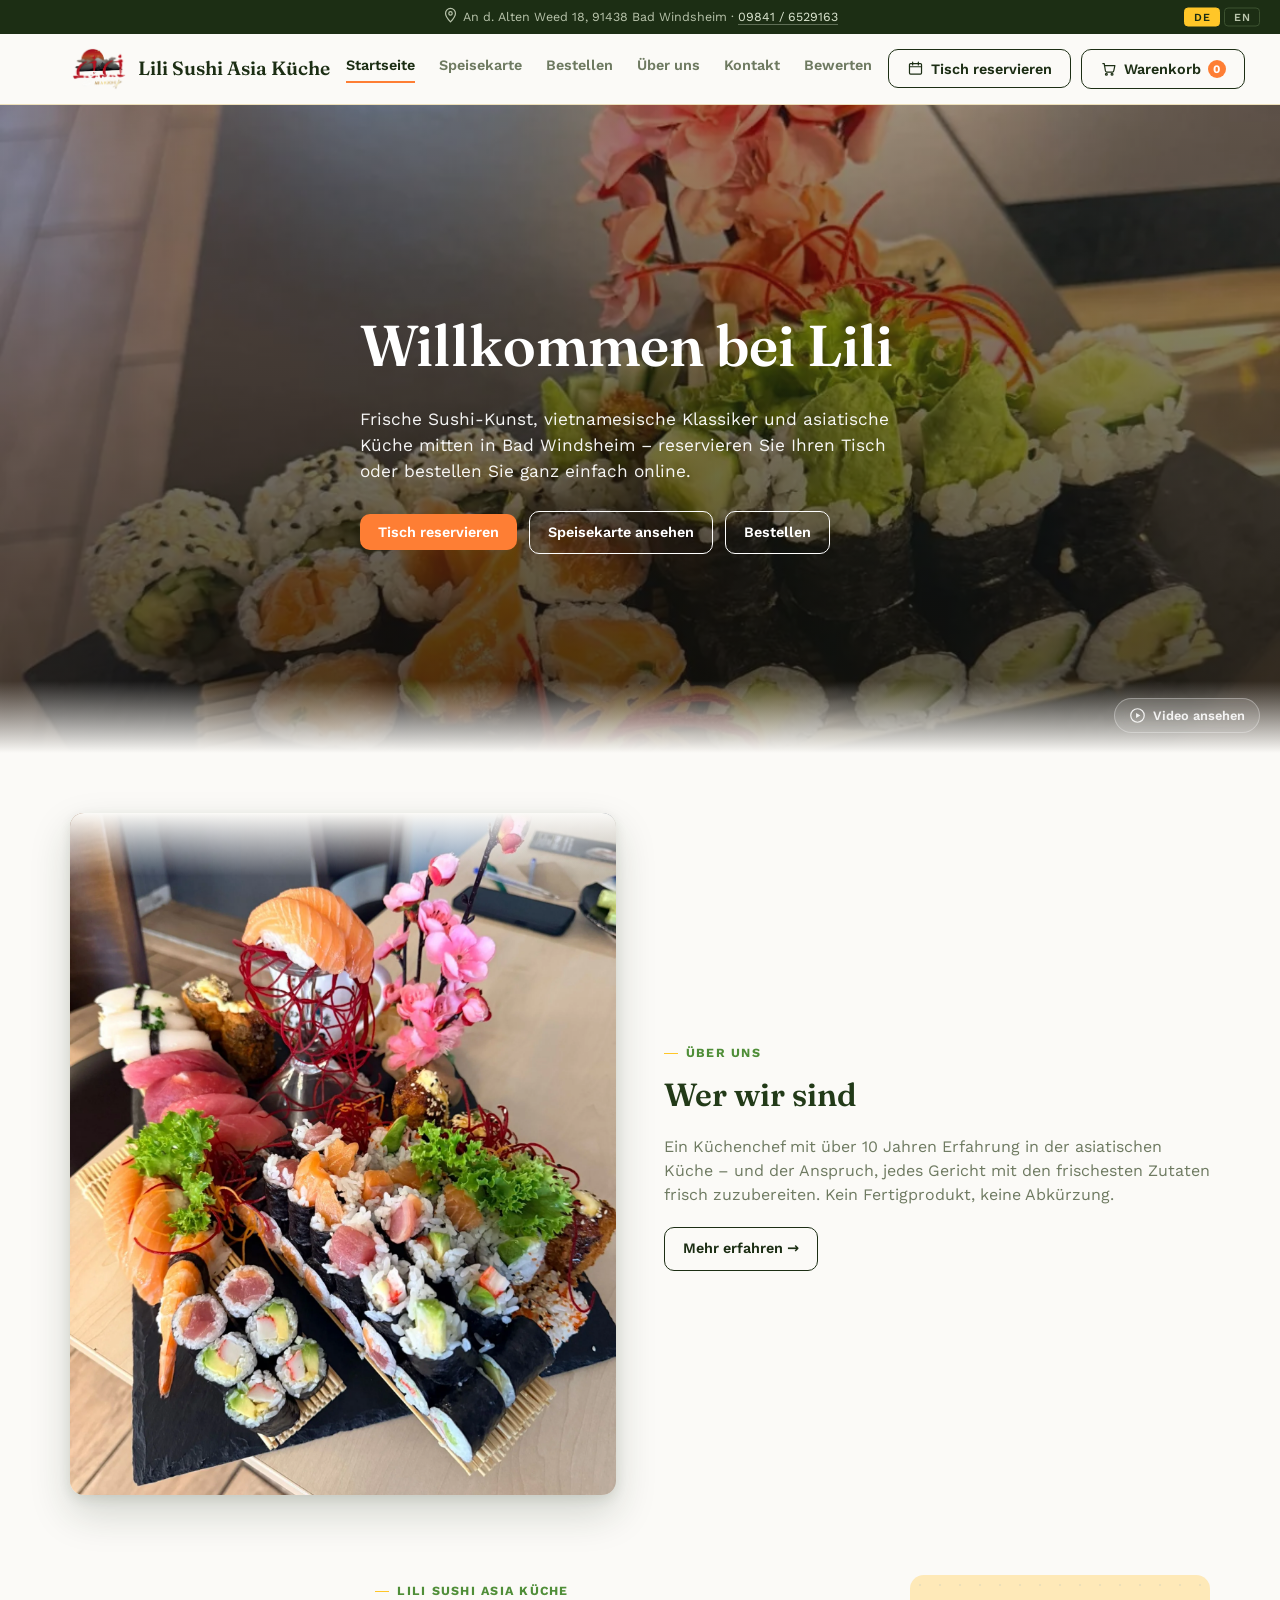
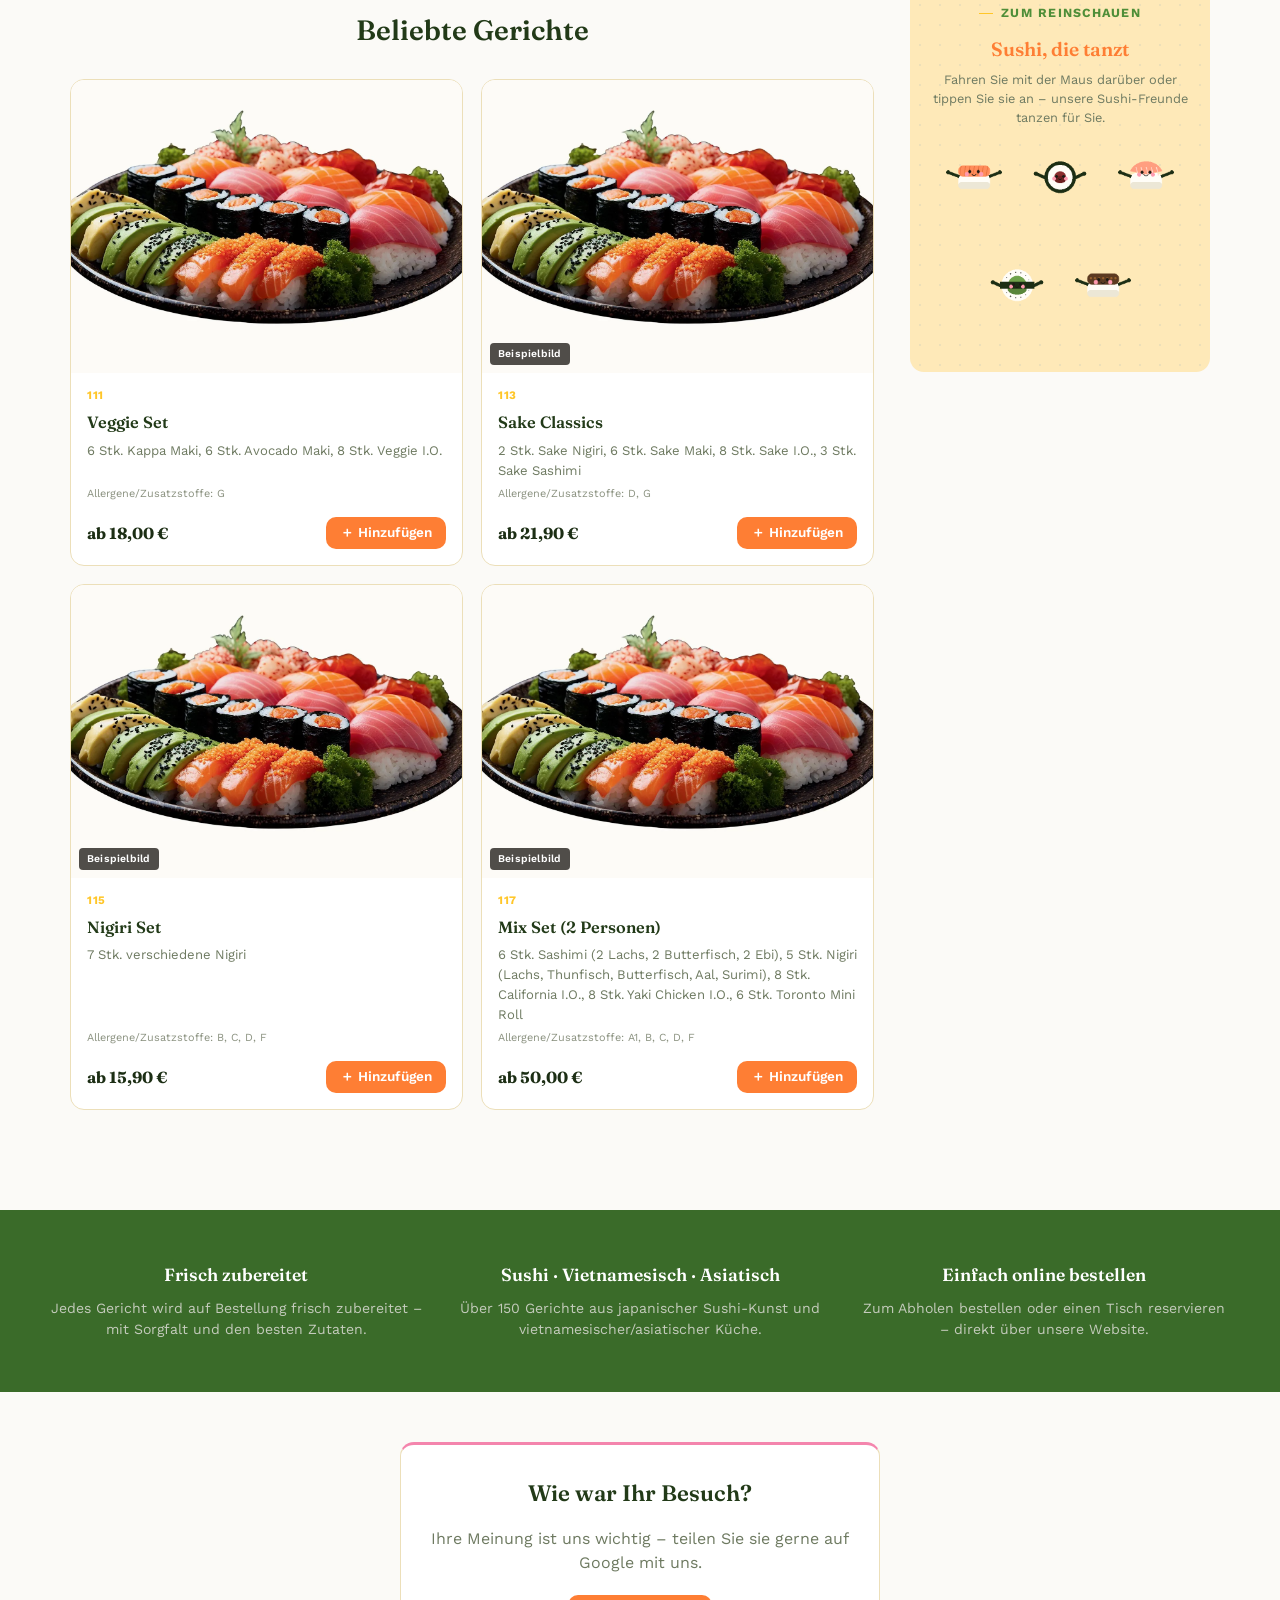
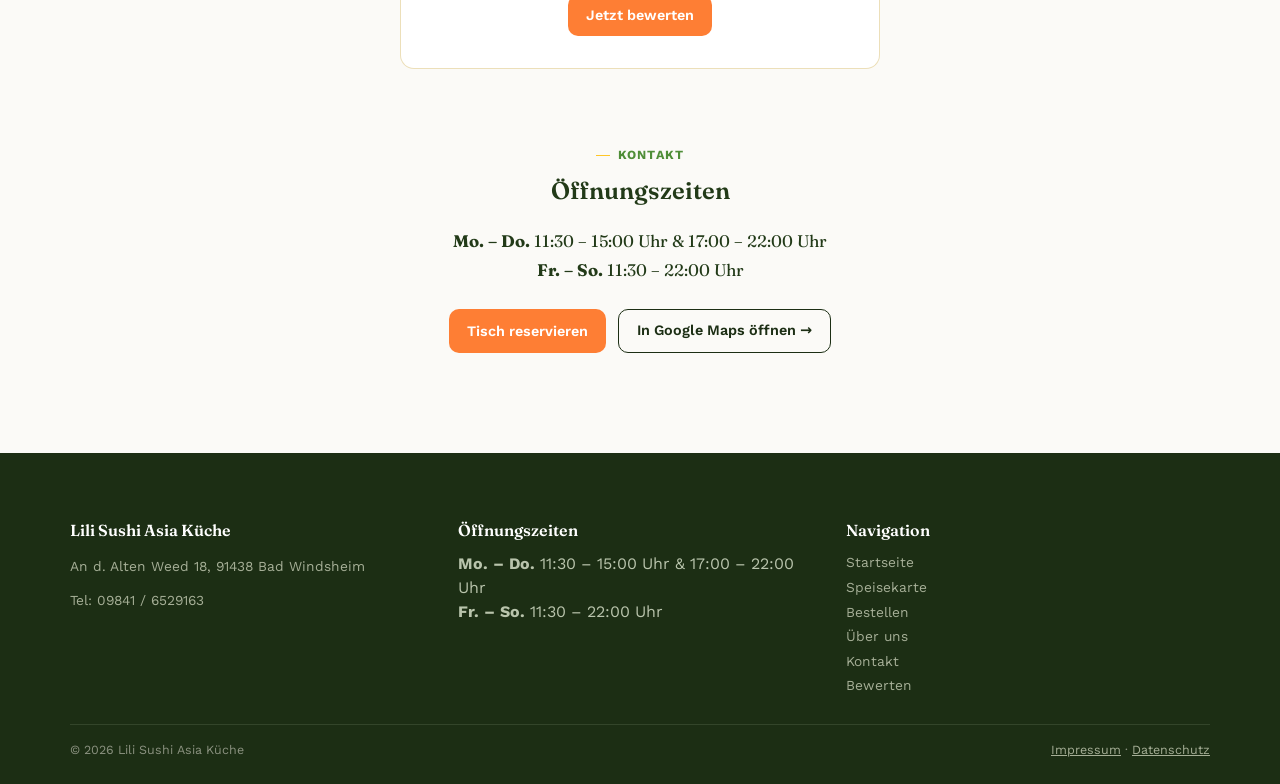
==== index.html @ c28527a7 "Reduce hero bottom fade (was hiding too much video), add matching top fade to about photo to link se" ====
<!doctype html>
<html lang="de">
<head>
<meta charset="UTF-8">
<meta name="viewport" content="width=device-width, initial-scale=1">
<title>Lili Sushi Asia Küche – Bad Windsheim</title>
<meta name="description" content="Lili Sushi Asia Küche in Bad Windsheim – Sushi, Vietnamesische & Asiatische Küche. Online bestellen oder Tisch reservieren per WhatsApp.">
<link rel="icon" href="images/logo.png">
<link rel="preload" as="image" href="images/hero/lili-sakura-platte.webp">
<link rel="stylesheet" href="css/styles.css">
</head>
<body>

<div class="topbar">
  <span><svg class="icon" viewBox="0 0 24 24"><path d="M12 21s7-7.58 7-12A7 7 0 0 0 5 9c0 4.42 7 12 7 12z"/><circle cx="12" cy="9" r="2.4"/></svg> <span data-restaurant-address>An d. Alten Weed 18, 91438 Bad Windsheim</span><span class="topbar__sep"> · </span><a class="topbar__phone" href="tel:+4998416529163" data-restaurant-phone>09841 / 6529163</a></span>
  <span class="lang-switch">
    <button data-lang-switch="de">DE</button>
    <button data-lang-switch="en">EN</button>
  </span>
</div>

<header class="site-header">
  <div class="site-header__inner">
    <a href="index.html" class="brand">
      <img src="images/logo.png" alt="Lili Sushi Asia Küche Logo">
      <span data-restaurant-name>Lili Sushi Asia Küche</span>
    </a>
    <nav class="site-nav">
      <a href="index.html" class="active" data-i18n="nav_home">Startseite</a>
      <a href="speisekarte.html" data-i18n="nav_menu">Speisekarte</a>
      <a href="bestellen.html" data-i18n="order">Bestellen</a>
      <a href="ueber-uns.html" data-i18n="nav_about">Über uns</a>
      <a href="kontakt.html" data-i18n="nav_contact">Kontakt</a>
      <a href="#" data-review-link target="_blank" rel="noopener" data-i18n="nav_reviews">Bewerten</a>
    </nav>
    <div class="header-actions">
      <button class="btn btn-outline" data-open-reservation><span class="label"><svg class="icon" viewBox="0 0 24 24"><rect x="3.5" y="5" width="17" height="15" rx="1.5"/><path d="M3.5 9.5h17M8 3v4M16 3v4"/></svg> </span><span data-i18n="reserve_table">Tisch reservieren</span></button>
      <button class="btn btn-cart" data-open-cart><svg class="icon" viewBox="0 0 24 24"><path d="M4 5h2l1.6 10.2a2 2 0 0 0 2 1.8h7.8a2 2 0 0 0 2-1.6L21 8H6.2"/><circle cx="9" cy="20" r="1.3"/><circle cx="17" cy="20" r="1.3"/></svg> <span class="label" data-i18n="cart">Warenkorb</span> <span class="cart-count">0</span></button>
      <button class="lang-toggle-mobile" id="langToggleMobile" data-lang-toggle aria-label="Sprache wechseln"><span class="lang-toggle-mobile__opt" data-opt="de">DE</span><span class="lang-toggle-mobile__opt" data-opt="en">EN</span></button>
    </div>
  </div>
</header>

<section class="hero" id="homeHero" style="background-image:url('images/hero/lili-sakura-platte.webp');background-position:50% 50%;">
  <video class="hero__video" id="heroVideo" src="videos/landingpage_lili_web_video.mp4" poster="images/hero/lili-sakura-platte.webp" muted loop playsinline preload="none"></video>
  <span class="hero__video-hint" id="heroVideoHint">
    <svg class="icon" viewBox="0 0 24 24"><circle cx="12" cy="12" r="9.5"/><path d="M10 8.6v6.8l6-3.4-6-3.4z" fill="currentColor" stroke="none"/></svg>
    <span data-i18n="hero_video_hint">Video ansehen</span>
  </span>
  <div class="hero__content">
    <h1 data-i18n="hero_title">Willkommen bei Lili</h1>
    <p data-i18n="hero_text">Frische Sushi-Kunst, vietnamesische Klassiker und asiatische Küche mitten in Bad Windsheim – für hier oder zum Mitnehmen.</p>
    <div class="hero__actions">
      <button class="btn btn-cta" data-open-reservation data-i18n="reserve_table">Tisch reservieren</button>
      <div class="hero__actions-row">
        <a href="speisekarte.html" class="btn btn-outline hero-view-menu-btn" data-i18n="view_menu">Speisekarte ansehen</a>
        <a href="bestellen.html" class="btn btn-outline" data-i18n="order">Bestellen</a>
      </div>
    </div>
  </div>
</section>

<section class="about-preview">
  <div class="container about-preview__grid">
    <div class="about-preview__photo reveal">
      <img src="images/ueber-uns/sushi-platte.webp" alt="Sushi-Platte von Lili Sushi Asia Küche" loading="lazy">
    </div>
    <div class="reveal reveal-delay-1">
      <div class="eyebrow" data-i18n="about_eyebrow">Über uns</div>
      <h2 data-i18n="about_home_title">Wer wir sind</h2>
      <p data-i18n="about_home_text">Ein Küchenchef mit über 10 Jahren Erfahrung in der asiatischen Küche – und der Anspruch, jedes Gericht mit den frischesten Zutaten frisch zuzubereiten. Kein Fertigprodukt, keine Abkürzung.</p>
      <a href="ueber-uns.html" class="btn btn-outline" data-i18n="learn_more">Mehr erfahren →</a>
    </div>
  </div>
</section>

<section class="featured-dishes">
  <div class="container featured-dishes__layout">
    <div class="featured-dishes__main">
      <div class="eyebrow reveal" data-i18n="featured_eyebrow">Lili Sushi Asia Küche</div>
      <h2 class="menu-section__title reveal" data-i18n="featured_title">Beliebte Gerichte</h2>
      <div class="menu-grid reveal reveal-delay-1" id="featuredDishes"></div>
    </div>
    <aside class="sushi-dance reveal reveal-delay-2">
      <div class="sushi-dance__intro">
        <div class="eyebrow" data-i18n="sushi_dance_eyebrow">Zum Reinschauen</div>
        <h3 data-i18n="sushi_dance_title">Sushi, die tanzt</h3>
        <p data-i18n="sushi_dance_text">Fahren Sie mit der Maus über unsere Sushi-Freunde – sie tanzen für Sie.</p>
      </div>
      <div class="sushi-dance__stage" id="sushiDanceStage"></div>
    </aside>
  </div>
</section>

<section class="highlight-strip">
  <div class="highlight-strip__grid">
    <div class="reveal">
      <h3 data-i18n="highlight1_title">Frisch zubereitet</h3>
      <p data-i18n="highlight1_text">Jedes Gericht wird auf Bestellung frisch zubereitet – mit Sorgfalt und den besten Zutaten.</p>
    </div>
    <div class="reveal reveal-delay-1">
      <h3 data-i18n="highlight2_title">Sushi · Vietnamesisch · Asiatisch</h3>
      <p data-i18n="highlight2_text">Über 150 Gerichte aus japanischer Sushi-Kunst und vietnamesischer/asiatischer Küche.</p>
    </div>
    <div class="reveal reveal-delay-2">
      <h3 data-i18n="highlight3_title">Bestellung per WhatsApp</h3>
      <p data-i18n="highlight3_text">Schnell und unkompliziert: bestellen oder Tisch reservieren direkt per WhatsApp.</p>
    </div>
  </div>
</section>

<section class="review-cta">
  <div class="review-cta__card reveal">
    <h2 data-i18n="review_title">Wie war Ihr Besuch?</h2>
    <p data-i18n="review_text">Ihre Meinung ist uns wichtig – teilen Sie sie gerne auf Google mit uns.</p>
    <a href="#" class="btn btn-cta" data-review-link target="_blank" rel="noopener" data-i18n="review_cta">Jetzt bewerten</a>
  </div>
</section>

<section class="hours-section">
  <div class="hours-section__inner reveal">
    <div class="eyebrow" data-i18n="hours_eyebrow">Kontakt</div>
    <h2 data-i18n="hours_title">Öffnungszeiten</h2>
    <div class="opening-hours-block" data-opening-hours></div>
    <div class="hours-section__actions">
      <button class="btn btn-cta" data-open-reservation data-i18n="reserve_table">Tisch reservieren</button>
      <a href="#" class="btn btn-outline" data-maps-link target="_blank" rel="noopener" data-i18n="kontakt_open_maps">In Google Maps öffnen →</a>
    </div>
  </div>
</section>

<footer class="site-footer">
  <div class="container">
    <div class="footer-grid">
      <div>
        <h4 data-restaurant-name>Lili Sushi Asia Küche</h4>
        <p data-restaurant-address>An d. Alten Weed 18, 91438 Bad Windsheim</p>
        <p>Tel: <span data-restaurant-phone>09841 / 6529163</span></p>
      </div>
      <div>
        <h4 data-i18n="opening_hours">Öffnungszeiten</h4>
        <div data-opening-hours></div>
      </div>
      <div>
        <h4 data-i18n="navigation">Navigation</h4>
        <a href="index.html" data-i18n="nav_home">Startseite</a>
        <a href="speisekarte.html" data-i18n="nav_menu">Speisekarte</a>
        <a href="bestellen.html" data-i18n="order">Bestellen</a>
        <a href="ueber-uns.html" data-i18n="nav_about">Über uns</a>
        <a href="kontakt.html" data-i18n="nav_contact">Kontakt</a>
        <a href="#" data-review-link target="_blank" rel="noopener" data-i18n="nav_reviews">Bewerten</a>
      </div>
    </div>
    <div class="footer-bottom">
      <span>© 2026 Lili Sushi Asia Küche</span>
      <span>
        <a href="impressum.html" data-i18n="legal_notice">Impressum</a> · <a href="datenschutz.html" data-i18n="privacy_policy">Datenschutz</a>
      </span>
    </div>
  </div>
</footer>

<!-- Cart drawer -->
<div class="drawer-overlay" id="drawerOverlay"></div>
<aside class="cart-drawer" id="cartDrawer">
  <div class="cart-drawer__header">
    <h3 data-i18n="cart">Warenkorb</h3>
    <button class="close-x" id="closeCartBtn" style="position:static;">✕</button>
  </div>
  <div class="cart-drawer__items" id="cartItems"></div>
  <div class="cart-drawer__footer">
    <div class="cart-total"><span data-i18n="total">Gesamt</span><span id="cartTotal">0,00 €</span></div>
    <button class="btn btn-cta" id="checkoutBtn" style="width:100%;" disabled data-i18n="order">Bestellen</button>
  </div>
</aside>

<!-- Order modal -->
<div class="overlay" id="orderOverlay">
  <div class="modal">
    <button class="close-x" id="closeOrderBtn">✕</button>
    <h3 data-i18n="order_modal_title">Bestellung abschließen</h3>
    <div class="sub" id="orderModalSub"></div>
    <form id="orderForm">
      <div class="field-group">
        <label for="orderName" data-i18n="label_name">Name</label>
        <input type="text" id="orderName" required>
      </div>
      <div class="field-group">
        <label for="orderPhone" data-i18n="label_phone">Telefonnummer</label>
        <input type="tel" id="orderPhone" required>
      </div>
      <div class="field-group">
        <label for="orderPickupTime" data-i18n="label_pickup_time">Abholzeit</label>
        <input type="time" id="orderPickupTime" required>
      </div>
      <div class="modal-actions">
        <button type="submit" class="btn btn-cta" style="width:100%;" data-i18n="send_whatsapp">Absenden</button>
      </div>
    </form>
  </div>
</div>

<!-- Reservation modal -->
<div class="overlay" id="reservationOverlay">
  <div class="modal">
    <button class="close-x" id="closeReservationBtn">✕</button>
    <h3 data-i18n="reservation_modal_title">Tisch reservieren</h3>
    <div class="sub" id="reservationModalSub"></div>
    <form id="reservationForm">
      <div class="field-group">
        <label for="resName" data-i18n="label_name">Name</label>
        <input type="text" id="resName" required>
      </div>
      <div class="field-group">
        <label for="resPhone" data-i18n="label_phone">Telefonnummer</label>
        <input type="tel" id="resPhone" required>
      </div>
      <div class="field-group">
        <label for="resDate" data-i18n="label_date">Datum</label>
        <input type="date" id="resDate" required>
      </div>
      <div class="field-group">
        <label for="resTime" data-i18n="label_time">Uhrzeit</label>
        <input type="time" id="resTime" required>
      </div>
      <div class="field-group">
        <label for="resPax" data-i18n="label_pax">Anzahl Personen</label>
        <input type="tel" inputmode="numeric" pattern="[0-9]*" maxlength="2" id="resPax" required>
      </div>
      <div class="field-group">
        <label for="resNotes" data-i18n="label_notes">Anmerkung (optional)</label>
        <textarea id="resNotes"></textarea>
      </div>
      <div class="modal-actions">
        <button type="submit" class="btn btn-cta" style="width:100%;" data-i18n="send_whatsapp">Absenden</button>
      </div>
    </form>
  </div>
</div>

<!-- Result modal (success or error after sending) -->
<div class="overlay" id="confirmOverlay">
  <div class="modal confirm-modal">
    <button class="close-x" id="closeConfirmBtn">✕</button>
    <div class="confirm-modal__icon" id="confirmIcon">✓</div>
    <h3 id="confirmTitle"></h3>
    <div class="confirm-modal__details" id="confirmDetails"></div>
    <div class="confirm-modal__note" id="confirmNote" data-i18n="confirm_pending_note">Noch nicht abgeschlossen.</div>
    <div class="modal-actions" style="flex-direction:column;">
      <button id="confirmRetryBtn" class="btn btn-cta" style="display:none;" data-i18n="retry_button">Erneut versuchen</button>
      <button id="confirmOkBtn" class="btn btn-outline" data-i18n="ok_button">OK</button>
    </div>
  </div>
</div>

<div class="toast" id="toast"></div>

<script type="module" src="js/app.js"></script>
</body>
</html>
---- css/styles.css ----
@import url('../assets/fonts/fonts-face.css');

:root {
  /* Japanese Sushi palette: Evergreen, Crusta, Neon Gold, Lemon Sherbet,
     Extreme White, Charity Pink (used sparingly, one accent spot). */
  --paper: #FBFAF7;
  --paper-dim: #FEE9B8;
  --ink: #1C2E14;
  --ink-soft: #33501F;
  --moss: #4F8E38;
  --moss-dark: #3A6B29;
  --ember: #FE7E34;
  --ember-dark: #E2621B;
  --gold: #FFC628;
  --pink: #F485AD;
  --text: #223A18;
  --text-light: #6E7A61;
  --card-bg: #FFFFFF;
  --border: #ECDFB9;
  --radius: 14px;
  --radius-sm: 10px;
}

* { box-sizing: border-box; }
html { scroll-behavior: smooth; }
body {
  margin: 0;
  background: var(--paper);
  color: var(--text);
  font-family: 'Work Sans', system-ui, sans-serif;
  line-height: 1.5;
}
h1, h2, h3, .display {
  font-family: 'Fraunces', Georgia, serif;
  font-weight: 600;
  font-optical-sizing: auto;
  margin: 0;
  text-wrap: balance;
}
img { max-width: 100%; display: block; }
button { font-family: inherit; cursor: pointer; }
a { color: inherit; }

.container { max-width: 1180px; margin: 0 auto; padding: 0 20px; }

/* ---------- Top info bar ---------- */
.topbar {
  background: var(--ink);
  color: #B9C4AC;
  font-size: 0.78rem;
  padding: 7px 20px;
  display: flex;
  align-items: center;
  justify-content: center;
  gap: 16px;
  flex-wrap: wrap;
  position: relative;
}
.topbar a { color: #DCE6D1; text-decoration: none; border-bottom: 1px solid rgba(220,230,209,.35); }
.lang-switch { display: flex; gap: 4px; position: absolute; right: 20px; top: 50%; transform: translateY(-50%); }
.lang-switch button {
  border: 1px solid #3C5230;
  background: transparent;
  color: #B9C4AC;
  font-size: 0.68rem;
  font-weight: 600;
  letter-spacing: .04em;
  padding: 2px 9px;
  border-radius: 4px;
  cursor: pointer;
}
.lang-switch button.active { background: var(--gold); color: var(--ink); border-color: var(--gold); }
@media (max-width: 640px) {
  .topbar { justify-content: center; font-size: 0.7rem; gap: 8px; }
  .lang-switch { display: none; }
}

.lang-toggle-mobile {
  display: none;
  border: 1.5px solid var(--ink); background: transparent;
  padding: 3px; border-radius: var(--radius-sm);
  cursor: pointer; gap: 2px;
}
.lang-toggle-mobile__opt {
  font-size: 0.66rem; font-weight: 700; letter-spacing: .02em;
  color: var(--text-light); padding: 3px 7px; border-radius: 5px;
}
.lang-toggle-mobile__opt.is-active { background: var(--gold); color: var(--ink); }
@media (max-width: 640px) {
  .lang-toggle-mobile { display: inline-flex; align-items: center; }
}

/* ---------- Header ---------- */
.site-header {
  position: sticky;
  top: 0;
  z-index: 40;
  background: var(--paper);
  border-bottom: 1px solid var(--border);
}
.site-header__inner {
  display: flex;
  align-items: center;
  justify-content: space-between;
  padding: 12px 20px;
  max-width: 1180px;
  margin: 0 auto;
  gap: 16px;
}
.brand { display: flex; align-items: center; gap: 10px; text-decoration: none; flex-shrink: 0; }
.brand img { height: 46px; width: auto; }
.brand span { font-family: 'Fraunces', serif; font-weight: 600; font-size: 1.2rem; color: var(--ink); }
.site-nav { display: flex; gap: 24px; flex: 1; justify-content: center; }
.site-nav a {
  text-decoration: none;
  font-size: 0.9rem;
  font-weight: 600;
  color: var(--text-light);
  padding-bottom: 4px;
  border-bottom: 2px solid transparent;
  white-space: nowrap;
}
.site-nav a:hover { color: var(--ink); }
.site-nav a.active { color: var(--ink); border-bottom-color: var(--ember); }
.header-actions { display: flex; gap: 10px; align-items: center; flex-shrink: 0; }

@media (max-width: 900px) {
  .site-nav { display: none; }
}

.icon { width: 17px; height: 17px; flex-shrink: 0; stroke: currentColor; fill: none; stroke-width: 1.7; stroke-linecap: round; stroke-linejoin: round; vertical-align: -3px; }

.btn {
  border: none;
  border-radius: var(--radius-sm);
  padding: 10px 18px;
  font-weight: 600;
  font-size: 0.9rem;
  text-decoration: none;
  transition: transform .15s ease, background-color .15s ease;
  display: inline-flex;
  align-items: center;
  gap: 7px;
}
.btn:hover { transform: translateY(-1px); }
.btn-cta { background: var(--ember); color: #fff; }
.btn-cta:hover { background: var(--ember-dark); }
.btn-outline { background: transparent; border: 1.5px solid var(--ink); color: var(--ink); }
.btn-outline:hover { background: var(--ink); color: var(--paper); }
.btn-cart {
  background: transparent;
  border: 1.5px solid var(--ink);
  color: var(--ink);
  position: relative;
}
.btn-cart:hover { background: var(--ink); color: var(--paper); }
.cart-count {
  background: var(--ember);
  color: #fff;
  border-radius: 999px;
  font-size: 0.72rem;
  font-weight: 700;
  min-width: 18px;
  height: 18px;
  display: inline-flex;
  align-items: center;
  justify-content: center;
  padding: 0 4px;
}

/* ---------- Hero ---------- */
.hero {
  position: relative;
  z-index: 0;
  min-height: min(72vh, 680px);
  display: flex;
  align-items: center;
  color: #fff;
  background-size: cover;
  background-position: center;
  overflow: hidden;
}
.hero::before {
  content: "";
  position: absolute; inset: 0;
  background: linear-gradient(180deg, rgba(20,17,13,.4), rgba(20,17,13,.78));
}
.hero::after {
  content: "";
  position: absolute; left: 0; right: 0; bottom: 0;
  height: clamp(50px, 8vh, 90px);
  background: linear-gradient(180deg, transparent, var(--paper));
}
.hero__video {
  position: absolute; inset: 0; z-index: -1;
  width: 100%; height: 100%; object-fit: cover;
  opacity: 0;
  transition: opacity .6s ease;
}
.hero.is-video-active .hero__video { opacity: 1; }
.hero__video-hint {
  position: absolute; z-index: 1; right: 20px; bottom: 20px;
  display: flex; align-items: center; gap: 7px;
  background: rgba(255,255,255,.12); backdrop-filter: blur(6px);
  border: 1px solid rgba(255,255,255,.35); border-radius: 999px;
  padding: 7px 14px; font-size: 0.8rem; font-weight: 600; color: #fff;
  opacity: .9; animation: heroHintPulse 2.6s ease-in-out infinite;
  transition: opacity .3s ease;
}
.hero.is-video-active .hero__video-hint { opacity: 0; }
@keyframes heroHintPulse {
  0%, 100% { transform: scale(1); }
  50% { transform: scale(1.05); }
}
@media (max-width: 700px) {
  .hero__video-hint { display: none; }
}
.hero__content { position: relative; z-index: 1; padding: 60px 20px; max-width: 1180px; margin: 0 auto; }
.hero__content h1 { font-size: clamp(2.1rem, 5vw, 3.6rem); margin-bottom: 14px; font-weight: 600; }
.hero__content p { font-size: 1.08rem; max-width: 560px; margin-bottom: 26px; opacity: .95; }
.hero__actions { display: flex; align-items: center; gap: 12px; flex-wrap: wrap; }
.hero__actions-row { display: flex; gap: 12px; flex-wrap: wrap; }
.hero__actions .btn-outline { color: #fff; border-color: #fff; }

/* ---------- Category nav ---------- */
.category-nav {
  background: var(--paper);
  border-bottom: 1px solid var(--border);
  padding: 20px 20px 24px;
}
.category-nav__inner { max-width: 1180px; margin: 0 auto; display: flex; flex-direction: column; gap: 10px; }
.category-nav__standalone-row { display: flex; flex-wrap: wrap; gap: 8px; }
.category-nav__group {
  border: 1px solid var(--border);
  border-radius: var(--radius-sm);
  background: var(--card-bg);
  overflow: hidden;
}
.category-nav__group-header {
  width: 100%;
  display: flex;
  align-items: center;
  justify-content: space-between;
  gap: 10px;
  border: none;
  background: var(--paper-dim);
  padding: 12px 18px;
  cursor: pointer;
  text-align: left;
}
.category-nav__group-header:hover { background: #FADDA0; }
.category-nav__group-label {
  font-family: 'Fraunces', serif;
  font-weight: 600;
  font-size: 1rem;
  color: var(--moss);
}
.category-nav__group-count { font-size: 0.76rem; color: var(--text-light); font-weight: 400; margin-left: 8px; }
.category-nav__group-chevron {
  color: var(--moss);
  transition: transform .25s ease;
  flex-shrink: 0;
}
.category-nav__group.open .category-nav__group-chevron { transform: rotate(180deg); }
.category-nav__group-tabs-wrap {
  max-height: 0;
  overflow: hidden;
  transition: max-height .3s ease;
}
.category-nav__group-tabs {
  display: flex;
  flex-wrap: wrap;
  gap: 8px;
  padding: 14px 18px;
}
.category-tab {
  border: 1.5px solid var(--border);
  background: var(--card-bg);
  padding: 8px 16px;
  border-radius: var(--radius-sm);
  font-weight: 600;
  font-size: 0.9rem;
  color: var(--text-light);
  flex-shrink: 0;
}
.category-tab:hover { border-color: var(--moss); color: var(--moss); }
.category-tab.active { background: var(--moss); border-color: var(--moss); color: #fff; }

/* ---------- Menu ---------- */
.menu-section { padding: 36px 0 8px; }
.menu-section__title { font-size: 1.75rem; margin-bottom: 4px; font-weight: 600; }
.menu-section__note { color: var(--text-light); font-size: 0.88rem; margin-bottom: 20px; }
.menu-grid {
  display: grid;
  grid-template-columns: repeat(auto-fill, minmax(260px, 1fr));
  gap: 18px;
  padding-bottom: 40px;
}
.item-card {
  background: var(--card-bg);
  border: 1px solid var(--border);
  border-radius: var(--radius);
  overflow: hidden;
  display: flex;
  flex-direction: column;
  transition: border-color .15s ease;
}
.item-card:hover { border-color: var(--gold); }
.item-card__img { position: relative; aspect-ratio: 4/3; overflow: hidden; background: var(--paper-dim); }
.item-card__img img { width: 100%; height: 100%; object-fit: cover; }
.item-card__img-badge {
  position: absolute; bottom: 8px; left: 8px;
  background: rgba(33,29,25,.78); color: #fff;
  font-size: 0.65rem; font-weight: 600;
  padding: 3px 8px; border-radius: 4px;
  letter-spacing: .02em;
}
.item-card__body { padding: 14px 16px 16px; display: flex; flex-direction: column; gap: 6px; flex: 1; }
.item-card__code { font-size: 0.72rem; color: var(--gold); font-weight: 700; letter-spacing: .05em; }
.item-card__name { font-weight: 600; font-size: 1.02rem; font-family: 'Fraunces', serif; }
.item-card__name-en { font-size: 0.82rem; color: var(--text-light); font-weight: 400; }
.item-card__desc { font-size: 0.82rem; color: var(--text-light); flex: 1; }
.item-card__allergens { font-size: 0.68rem; color: #8B9280; }
.item-card__footer { display: flex; align-items: center; justify-content: space-between; margin-top: 8px; }
.item-card__price { font-weight: 700; color: var(--ink); font-family: 'Fraunces', serif; }
.add-btn {
  background: var(--ember);
  color: #fff;
  border-radius: var(--radius-sm);
  padding: 7px 14px;
  font-size: 0.85rem;
  font-weight: 600;
  border: none;
}
.add-btn:hover { background: var(--ember-dark); }

/* ---------- Modal (variation / reservation) ---------- */
.overlay {
  position: fixed; inset: 0;
  background: rgba(33,29,25,.55);
  display: none;
  align-items: center;
  justify-content: center;
  z-index: 100;
  padding: 16px;
}
.overlay.open { display: flex; }
.modal {
  background: var(--paper);
  border-radius: var(--radius);
  max-width: 460px;
  width: 100%;
  max-height: 88vh;
  overflow-y: auto;
  padding: 24px;
  position: relative;
}
.modal h3 { font-size: 1.3rem; margin-bottom: 4px; font-weight: 600; }
.modal .sub { color: var(--text-light); font-size: 0.85rem; margin-bottom: 18px; }
.modal .sub a { color: var(--moss); font-weight: 600; }
.field-group { margin-bottom: 16px; }
.field-group label { display: block; font-weight: 600; font-size: 0.85rem; margin-bottom: 8px; color: var(--ink); }
.option-list { display: flex; flex-direction: column; gap: 8px; }
.option-row {
  display: flex; align-items: center; justify-content: space-between;
  border: 1.5px solid var(--border); border-radius: var(--radius-sm); padding: 10px 12px;
  cursor: pointer; font-size: 0.9rem;
}
.option-row.selected { border-color: var(--moss); background: #EAF3E2; }
.option-row input { accent-color: var(--moss); }
input[type="text"], input[type="tel"], input[type="date"], input[type="time"], input[type="number"], textarea {
  width: 100%; max-width: 100%; min-width: 0; box-sizing: border-box;
  padding: 10px 12px; border: 1.5px solid var(--border); border-radius: var(--radius-sm);
  font-family: inherit; font-size: 0.9rem; background: #fff; color: var(--text);
}
input[type="date"], input[type="time"] {
  -webkit-appearance: none;
  appearance: none;
}
textarea { resize: vertical; min-height: 70px; }
.modal-actions { display: flex; gap: 10px; margin-top: 18px; }
.modal-actions .btn { flex: 1; text-align: center; justify-content: center; }
.close-x {
  position: absolute; top: 14px; right: 14px; background: none; border: none;
  font-size: 1.3rem; color: var(--text-light); line-height: 1;
}

.confirm-modal { text-align: center; }
.confirm-modal__icon {
  width: 54px; height: 54px; border-radius: 50%;
  background: #E6F2DE; color: var(--moss-dark);
  display: flex; align-items: center; justify-content: center;
  font-size: 1.5rem; font-weight: 700;
  margin: 0 auto 16px;
}
.overlay.is-error .confirm-modal__icon { background: #FDE8D5; color: var(--ember-dark); }
.confirm-modal h3 { font-size: 1.25rem; margin-bottom: 6px; font-weight: 600; }
.confirm-modal__details { color: var(--text-light); font-size: 0.9rem; margin-bottom: 16px; }
.confirm-modal__note { font-size: 0.8rem; color: var(--ember-dark); background: #FDE8D5; border-radius: var(--radius-sm); padding: 10px 14px; margin-bottom: 18px; }

/* ---------- Cart drawer ---------- */
.drawer-overlay {
  position: fixed; inset: 0; background: rgba(33,29,25,.55);
  display: none; z-index: 90;
}
.drawer-overlay.open { display: block; }
.cart-drawer {
  position: fixed; top: 0; right: 0; bottom: 0;
  width: min(400px, 100%);
  background: var(--paper);
  transform: translateX(100%);
  transition: transform .25s ease;
  z-index: 95;
  display: flex; flex-direction: column;
}
.cart-drawer.open { transform: translateX(0); }
.cart-drawer__header { display: flex; align-items: center; justify-content: space-between; padding: 18px 20px; border-bottom: 1px solid var(--border); }
.cart-drawer__header h3 { font-weight: 600; }
.cart-drawer__items { flex: 1; overflow-y: auto; padding: 12px 20px; }
.cart-line { display: flex; gap: 10px; padding: 12px 0; border-bottom: 1px solid var(--border); }
.cart-line__info { flex: 1; }
.cart-line__name { font-weight: 600; font-size: 0.92rem; }
.cart-line__variant { font-size: 0.78rem; color: var(--text-light); }
.cart-line__controls { display: flex; align-items: center; gap: 8px; margin-top: 6px; }
.qty-btn {
  width: 24px; height: 24px; border-radius: 50%; border: 1px solid var(--border);
  background: #fff; display: flex; align-items: center; justify-content: center; font-weight: 700;
}
.cart-line__price { font-weight: 700; white-space: nowrap; font-family: 'Fraunces', serif; }
.cart-line__remove { color: var(--ember); font-size: 0.76rem; background: none; border: none; padding: 0; margin-top: 6px; }
.cart-drawer__footer { padding: 16px 20px 22px; border-top: 1px solid var(--border); }
.cart-total { display: flex; justify-content: space-between; font-weight: 700; font-size: 1.1rem; margin-bottom: 14px; font-family: 'Fraunces', serif; }
.empty-cart { color: var(--text-light); text-align: center; padding: 40px 10px; font-size: 0.9rem; }

/* ---------- Toast ---------- */
.toast {
  position: fixed; bottom: 24px; left: 50%; transform: translateX(-50%) translateY(20px);
  background: var(--ink); color: var(--paper); padding: 14px 22px; border-radius: var(--radius-sm);
  font-size: 0.9rem; opacity: 0; transition: all .25s ease; z-index: 200; pointer-events: none;
  max-width: 90vw; text-align: center;
}
.toast.show { opacity: 1; transform: translateX(-50%) translateY(0); }

/* ---------- Footer / legal ---------- */
.site-footer { background: var(--ink); color: #B9C4AC; padding: 44px 0 24px; margin-top: 40px; }
.footer-grid { display: grid; grid-template-columns: repeat(auto-fit, minmax(200px,1fr)); gap: 24px; margin-bottom: 24px; }
.footer-grid h4 { color: #fff; font-family: 'Fraunces', serif; font-weight: 600; margin-bottom: 10px; }
.footer-grid p, .footer-grid a { font-size: 0.86rem; color: #A6AF97; text-decoration: none; display: block; margin-bottom: 4px; }
.footer-grid a:hover { color: var(--gold); }
.footer-bottom { border-top: 1px solid #33452A; padding-top: 16px; font-size: 0.78rem; color: #8B9280; display: flex; gap: 16px; flex-wrap: wrap; justify-content: space-between; }
.footer-bottom a { color: #A6AF97; }

.legal-page { max-width: 760px; margin: 0 auto; padding: 60px 20px 80px; }
.legal-page h1 { font-size: 2rem; margin-bottom: 20px; font-weight: 600; }
.legal-page h2 { font-size: 1.1rem; margin: 28px 0 8px; font-family: 'Work Sans', sans-serif; font-weight: 600; }
.legal-page p, .legal-page li { font-size: 0.94rem; color: var(--text); }
.legal-page a { color: var(--moss); }

.allergen-legend { font-size: 0.78rem; color: var(--text-light); background: var(--paper-dim); border-radius: var(--radius); padding: 18px 20px; margin: 20px auto 40px; }
.allergen-legend summary { cursor: pointer; font-weight: 700; color: var(--ink); }
.allergen-legend .legend-grid { display: grid; grid-template-columns: repeat(auto-fill, minmax(200px,1fr)); gap: 4px; margin-top: 12px; }

@media (max-width: 640px) {
  .brand span { display: none; }
  .header-actions .btn span.label { display: none; }
  .hero__actions { flex-direction: column; align-items: flex-start; }
  .hero__actions > .btn-cta { display: none; }
  .hero-view-menu-btn { background: var(--ember); border-color: var(--ember); color: #fff; }
}

/* ---------- Home page sections ---------- */
.eyebrow {
  font-family: 'Work Sans', sans-serif;
  font-size: 0.78rem;
  font-weight: 700;
  letter-spacing: .1em;
  text-transform: uppercase;
  color: var(--moss);
  margin-bottom: 8px;
  display: inline-flex;
  align-items: center;
  gap: 8px;
}
.eyebrow::before { content: ""; width: 14px; height: 1.5px; background: var(--gold); display: inline-block; }

.about-preview { padding: 60px 0; }
.about-preview__grid { display: grid; grid-template-columns: 1fr 1fr; gap: 48px; align-items: center; }
.about-preview__photo {
  position: relative;
  border-radius: var(--radius);
  box-shadow: 0 18px 40px rgba(28,46,20,.18), 0 4px 12px rgba(28,46,20,.1);
}
.about-preview__photo::before {
  content: "";
  position: absolute; left: 0; right: 0; top: 0;
  height: clamp(36px, 7vh, 80px);
  border-radius: var(--radius) var(--radius) 0 0;
  background: linear-gradient(180deg, var(--paper), transparent);
  pointer-events: none;
}
.about-preview__grid img {
  width: 100%; display: block;
  aspect-ratio: 4 / 5; object-fit: cover; object-position: 50% 38%;
  border-radius: var(--radius);
}
.about-preview__grid h2 { font-size: 2rem; margin-bottom: 16px; font-weight: 600; }
.about-preview__grid p { color: var(--text-light); margin-bottom: 20px; }
@media (max-width: 800px) {
  .about-preview__grid { grid-template-columns: 1fr; }
}

.featured-dishes { padding: 20px 0 60px; }
.featured-dishes__layout { display: grid; grid-template-columns: 1fr 300px; gap: 36px; align-items: start; }
.featured-dishes__main { text-align: center; }
.featured-dishes__main .menu-grid { text-align: left; margin-top: 28px; }
@media (max-width: 900px) {
  .featured-dishes__layout { grid-template-columns: 1fr; }
}

/* ---------- Sushi tanzt (playful hover mascots, compact sidebar) ---------- */
.sushi-dance {
  position: relative;
  padding: 22px 16px;
  background: var(--paper-dim);
  background-image: radial-gradient(var(--border) 1.4px, transparent 1.4px);
  background-size: 20px 20px;
  border-radius: var(--radius);
  text-align: center;
}
.sushi-dance__intro { position: relative; z-index: 2; }
.sushi-dance__intro h3 { font-size: 1.2rem; color: var(--ember); margin: 4px 0 6px; font-weight: 600; }
.sushi-dance__intro p { color: var(--text-light); font-size: 0.8rem; margin: 0; }
.sushi-dance__stage {
  position: relative;
  z-index: 1;
  display: flex;
  flex-wrap: wrap;
  justify-content: center;
  gap: 8px 4px;
  margin-top: 14px;
}
.sushi-dance__item {
  display: flex;
  flex-direction: column;
  align-items: center;
  gap: 4px;
  flex: 0 0 auto;
  width: 82px;
}
.sushi-dance__img {
  width: 68px; height: 68px;
  object-fit: contain;
  cursor: pointer;
  animation: sushiFloat 3.2s ease-in-out infinite;
  transition: transform .35s cubic-bezier(.34, 1.56, .64, 1);
}
.sushi-dance__item:hover .sushi-dance__img { transform: scale(1.16); }
.sushi-dance__label {
  font-size: 0.68rem; font-weight: 600; color: var(--text);
  line-height: 1.3; text-align: center;
  opacity: 0; transform: translateY(4px);
  transition: opacity .2s ease, transform .2s ease;
}
.sushi-dance__item:hover .sushi-dance__label { opacity: 1; transform: translateY(0); }
.sushi-dance__price-link {
  color: var(--ember); font-weight: 700;
  text-decoration: underline; text-decoration-color: transparent;
  transition: text-decoration-color .15s ease;
}
.sushi-dance__price-link:hover { text-decoration-color: var(--ember); }
@keyframes sushiFloat {
  0%, 100% { transform: translateY(0); }
  50% { transform: translateY(-7px); }
}
@media (prefers-reduced-motion: reduce) {
  .sushi-dance__img { animation: none; }
}

.highlight-strip { background: var(--moss-dark); color: #E4E7DF; padding: 52px 20px; }
.highlight-strip__grid { max-width: 1180px; margin: 0 auto; display: grid; grid-template-columns: repeat(3, 1fr); gap: 32px; text-align: center; }
.highlight-strip__grid h3 { font-size: 1.1rem; margin-bottom: 10px; color: #fff; font-weight: 600; font-family: 'Fraunces', serif; }
.highlight-strip__grid p { font-size: 0.88rem; color: #C4CBBC; margin: 0; }
@media (max-width: 800px) {
  .highlight-strip__grid { grid-template-columns: 1fr; gap: 28px; }
}

.review-cta { padding: 50px 20px; text-align: center; }
.review-cta__card {
  max-width: 480px; margin: 0 auto;
  background: var(--card-bg); border: 1px solid var(--border); border-radius: var(--radius);
  padding: 32px 28px; border-top: 3px solid var(--pink);
}
.review-cta__card h2 { font-size: 1.4rem; margin-bottom: 10px; font-weight: 600; }
.review-cta__card p { color: var(--text-light); margin-bottom: 20px; }

.hours-section { padding: 20px 20px 60px; }
.hours-section__inner { max-width: 640px; margin: 0 auto; text-align: center; }
.hours-section__inner .opening-hours-block { margin: 20px 0 26px; font-size: 1.05rem; font-family: 'Fraunces', serif; }
.hours-section__inner .opening-hours-block div { margin-bottom: 4px; }
.hours-section__actions { display: flex; gap: 12px; justify-content: center; flex-wrap: wrap; }

/* ---------- PDF menu viewer (Speisekarte page) ---------- */
.pdf-viewer { padding: 40px 0 30px; }
.pdf-viewer__intro { text-align: center; margin-bottom: 24px; }
.pdf-viewer__intro h2 { font-size: 1.7rem; margin-bottom: 8px; font-weight: 600; }
.pdf-viewer__intro p { color: var(--text-light); max-width: 480px; margin: 0 auto; }
.pdf-viewer__frame {
  position: relative;
  display: flex;
  align-items: center;
  justify-content: center;
}
.pdf-viewer__carousel {
  --slide-w: clamp(260px, 62vw, 480px);
  display: flex;
  align-items: center;
  overflow-x: auto;
  overflow-y: hidden;
  scroll-snap-type: x mandatory;
  gap: 14px;
  max-width: calc(var(--slide-w) + 24px);
  margin: 0 auto;
  padding-block: 4px;
  scrollbar-width: none;
}
.pdf-viewer__carousel::-webkit-scrollbar { display: none; }
.pdf-viewer__carousel img {
  flex: 0 0 var(--slide-w);
  width: var(--slide-w);
  aspect-ratio: 1385 / 1928;
  scroll-snap-align: center;
  border-radius: var(--radius-sm);
  border: 1px solid var(--border);
  background: #fff;
  box-shadow: 0 10px 30px rgba(33,29,25,.14);
  opacity: 0;
  pointer-events: none;
  transition: opacity .2s ease;
}
.pdf-viewer__carousel img.is-active { opacity: 1; pointer-events: auto; cursor: zoom-in; }
.pdf-viewer__nav-btn {
  position: absolute;
  top: 50%;
  transform: translateY(-50%);
  width: 44px; height: 44px;
  border: none; background: transparent; color: var(--ink);
  display: flex; align-items: center; justify-content: center;
  font-size: 2.1rem; line-height: 1;
  transition: color .15s ease, transform .15s ease;
  z-index: 2;
}
.pdf-viewer__nav-btn:hover { color: var(--ember); transform: translateY(-50%) scale(1.12); }
.pdf-viewer__nav-btn--prev { left: clamp(2px, 3vw, 40px); }
.pdf-viewer__nav-btn--next { right: clamp(2px, 3vw, 40px); }
.pdf-viewer__controls {
  display: flex; align-items: center; justify-content: center;
  margin-top: 14px;
}
.pdf-viewer__indicator { font-family: 'Fraunces', serif; font-size: 0.95rem; color: var(--text-light); min-width: 64px; text-align: center; font-variant-numeric: tabular-nums; }

.pdf-lightbox {
  position: fixed; inset: 0; z-index: 200;
  background: rgba(10,14,7,.92);
  display: flex; align-items: center; justify-content: center;
  padding: 24px;
  opacity: 0; visibility: hidden;
  transition: opacity .2s ease;
}
.pdf-lightbox.is-open { opacity: 1; visibility: visible; }
.pdf-lightbox img {
  max-width: 96vw; max-height: 92vh;
  width: auto; height: auto;
  border-radius: var(--radius-sm);
  box-shadow: 0 12px 40px rgba(0,0,0,.5);
}
.pdf-lightbox__close {
  position: absolute; top: 18px; right: 22px;
  width: 42px; height: 42px; border-radius: 50%;
  border: 1.5px solid rgba(255,255,255,.5); background: rgba(255,255,255,.08);
  color: #fff; font-size: 1.3rem; line-height: 1;
  display: flex; align-items: center; justify-content: center;
}
.pdf-lightbox__close:hover { background: rgba(255,255,255,.18); }
.pdf-lightbox__nav-btn {
  position: absolute; top: 50%; transform: translateY(-50%);
  width: 50px; height: 50px; border: none; background: transparent;
  color: #fff; font-size: 2.4rem; line-height: 1;
  display: flex; align-items: center; justify-content: center;
  transition: color .15s ease, transform .15s ease;
}
.pdf-lightbox__nav-btn:hover { color: var(--gold); transform: translateY(-50%) scale(1.12); }
.pdf-lightbox__nav-btn--prev { left: clamp(4px, 3vw, 32px); }
.pdf-lightbox__nav-btn--next { right: clamp(4px, 3vw, 32px); }

.order-cta { background: var(--paper-dim); padding: 56px 20px; text-align: center; margin-top: 20px; }
.order-cta h2 { font-size: 1.8rem; margin-bottom: 10px; font-weight: 600; }
.order-cta p { color: var(--text-light); max-width: 460px; margin: 0 auto 22px; }

/* ---------- Scroll reveal (homepage section rhythm) ---------- */
.reveal {
  opacity: 0;
  transform: translateY(28px);
  transition: opacity .7s cubic-bezier(.22, .61, .36, 1), transform .7s cubic-bezier(.22, .61, .36, 1);
  transition-delay: var(--reveal-delay, 0s);
}
.reveal.is-visible { opacity: 1; transform: translateY(0); }
.reveal-delay-1 { --reveal-delay: .12s; }
.reveal-delay-2 { --reveal-delay: .24s; }
@media (prefers-reduced-motion: reduce) {
  .reveal { opacity: 1; transform: none; transition: none; }
}
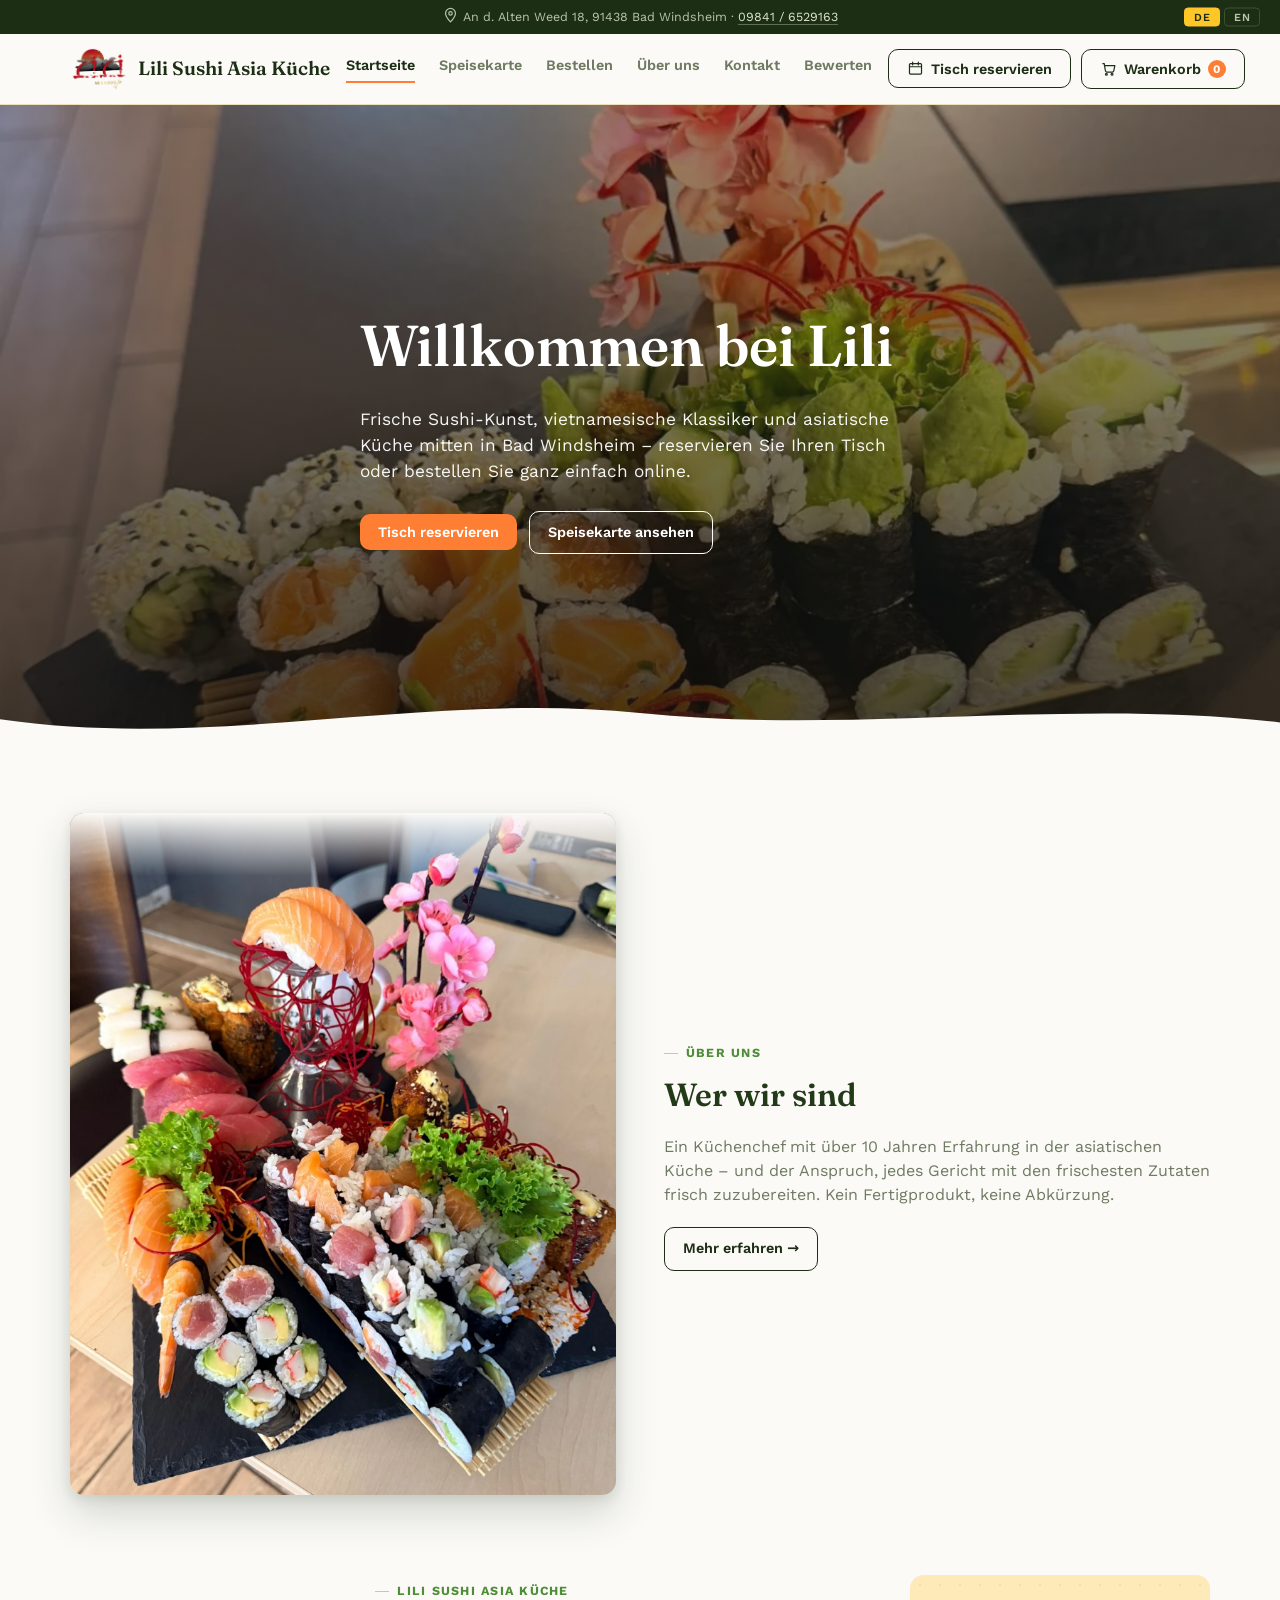
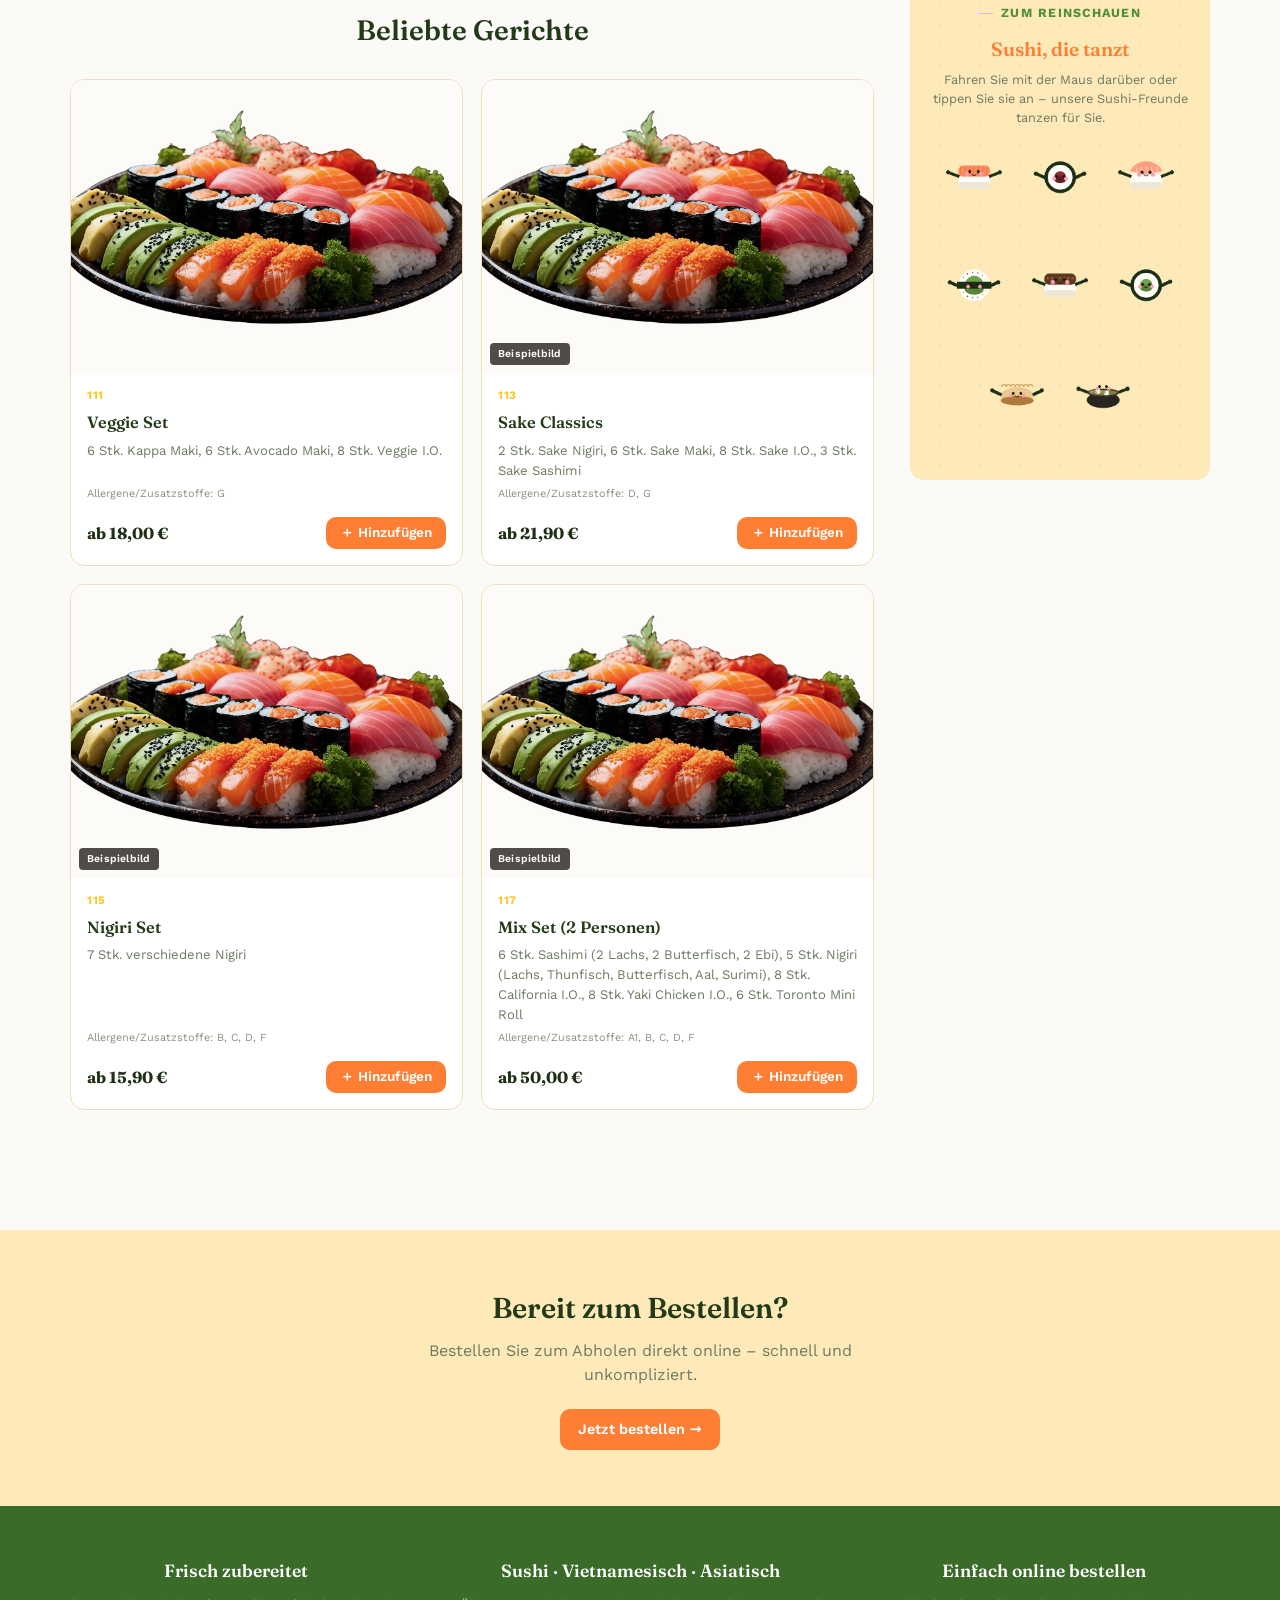
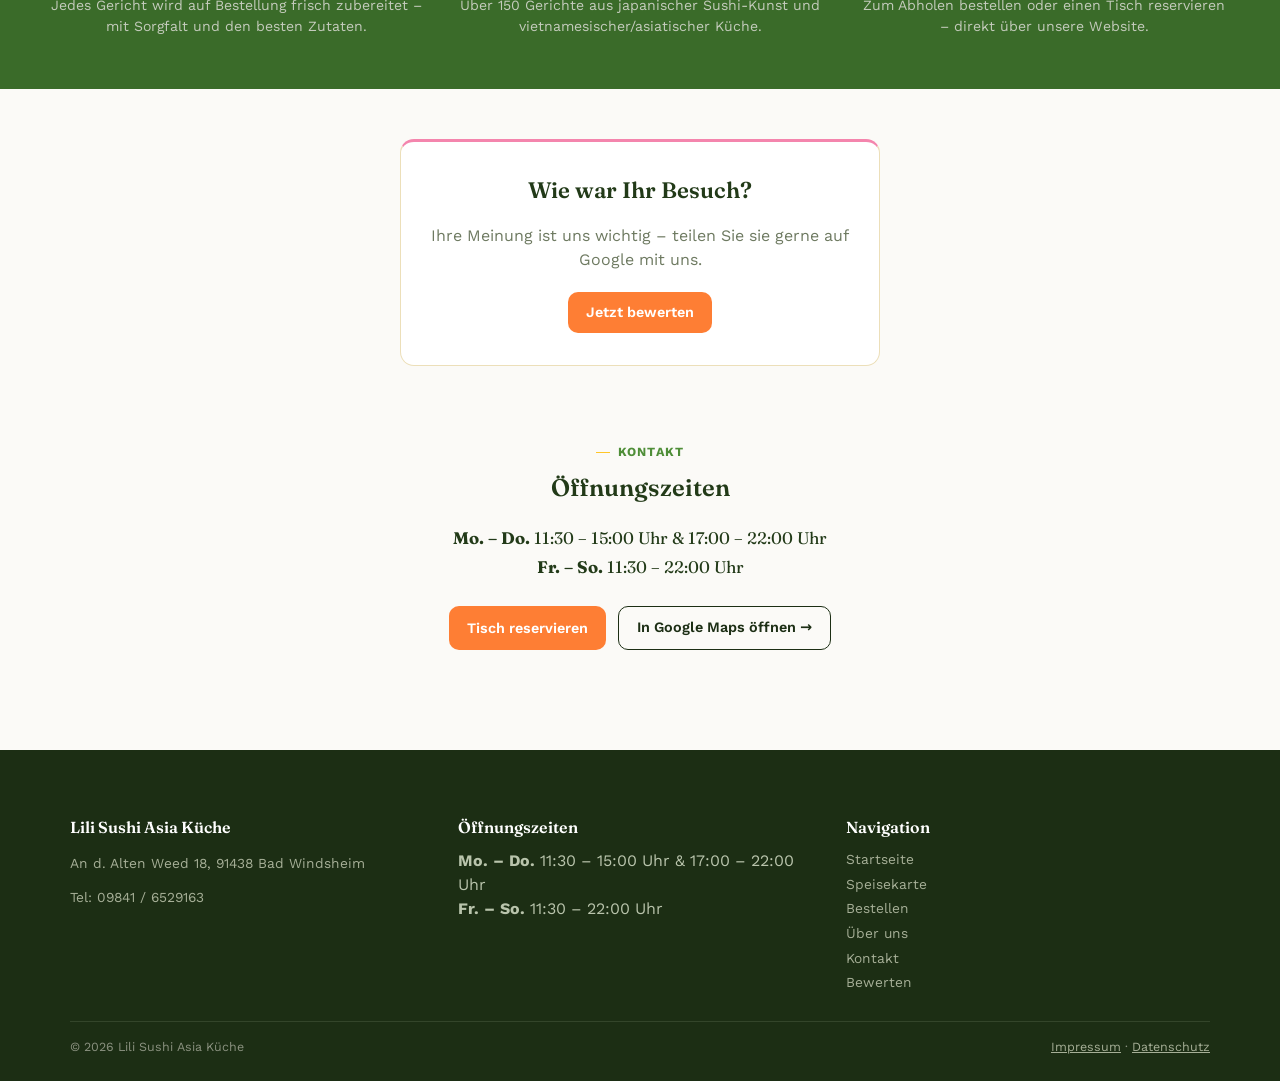
==== commit dc56d403: "Simplify hero back to 2 CTAs (Tisch reservieren + Speisekarte ansehen), add orange Bestellen CTA sec" ====
--- a/index.html
+++ b/index.html
@@ -52,10 +52,7 @@
     <p data-i18n="hero_text">Frische Sushi-Kunst, vietnamesische Klassiker und asiatische Küche mitten in Bad Windsheim – für hier oder zum Mitnehmen.</p>
     <div class="hero__actions">
       <button class="btn btn-cta" data-open-reservation data-i18n="reserve_table">Tisch reservieren</button>
-      <div class="hero__actions-row">
-        <a href="speisekarte.html" class="btn btn-outline hero-view-menu-btn" data-i18n="view_menu">Speisekarte ansehen</a>
-        <a href="bestellen.html" class="btn btn-outline" data-i18n="order">Bestellen</a>
-      </div>
+      <a href="speisekarte.html" class="btn btn-outline" data-i18n="view_menu">Speisekarte ansehen</a>
     </div>
   </div>
 </section>
@@ -89,6 +86,14 @@
       </div>
       <div class="sushi-dance__stage" id="sushiDanceStage"></div>
     </aside>
+  </div>
+</section>
+
+<section class="order-cta reveal">
+  <div class="container">
+    <h2 data-i18n="order_cta_title">Bereit zum Bestellen?</h2>
+    <p data-i18n="order_cta_text">Bestellen Sie zum Abholen direkt online – schnell und unkompliziert.</p>
+    <a href="bestellen.html" class="btn btn-cta" data-i18n="order_cta_button">Jetzt bestellen →</a>
   </div>
 </section>
 
--- a/css/styles.css
+++ b/css/styles.css
@@ -22,9 +22,10 @@
 }
 
 * { box-sizing: border-box; }
-html { scroll-behavior: smooth; }
+html { scroll-behavior: smooth; overflow-x: hidden; }
 body {
   margin: 0;
+  overflow-x: hidden;
   background: var(--paper);
   color: var(--text);
   font-family: 'Work Sans', system-ui, sans-serif;
@@ -187,9 +188,11 @@
 }
 .hero::after {
   content: "";
-  position: absolute; left: 0; right: 0; bottom: 0;
-  height: clamp(50px, 8vh, 90px);
-  background: linear-gradient(180deg, transparent, var(--paper));
+  position: absolute; left: 0; right: 0; bottom: -1px;
+  height: clamp(46px, 7vh, 84px);
+  background-image: url("data:image/svg+xml;utf8,<svg xmlns='http://www.w3.org/2000/svg' viewBox='0 0 1440 100' preserveAspectRatio='none'><path d='M0,45 C240,95 480,0 720,35 C960,70 1200,10 1440,50 L1440,100 L0,100 Z' fill='%23FBFAF7'/></svg>");
+  background-size: 100% 100%;
+  background-repeat: no-repeat;
 }
 .hero__video {
   position: absolute; inset: 0; z-index: -1;
@@ -219,7 +222,6 @@
 .hero__content h1 { font-size: clamp(2.1rem, 5vw, 3.6rem); margin-bottom: 14px; font-weight: 600; }
 .hero__content p { font-size: 1.08rem; max-width: 560px; margin-bottom: 26px; opacity: .95; }
 .hero__actions { display: flex; align-items: center; gap: 12px; flex-wrap: wrap; }
-.hero__actions-row { display: flex; gap: 12px; flex-wrap: wrap; }
 .hero__actions .btn-outline { color: #fff; border-color: #fff; }
 
 /* ---------- Category nav ---------- */
@@ -304,6 +306,11 @@
   display: flex;
   flex-direction: column;
   transition: border-color .15s ease;
+}
+.item-card--highlight { animation: itemHighlightPulse 1.8s ease; }
+@keyframes itemHighlightPulse {
+  0%, 100% { box-shadow: 0 0 0 0 rgba(255, 198, 40, 0); border-color: var(--border); }
+  15%, 60% { box-shadow: 0 0 0 4px rgba(255, 198, 40, .55); border-color: var(--gold); }
 }
 .item-card:hover { border-color: var(--gold); }
 .item-card__img { position: relative; aspect-ratio: 4/3; overflow: hidden; background: var(--paper-dim); }
@@ -463,9 +470,8 @@
 @media (max-width: 640px) {
   .brand span { display: none; }
   .header-actions .btn span.label { display: none; }
-  .hero__actions { flex-direction: column; align-items: flex-start; }
-  .hero__actions > .btn-cta { display: none; }
-  .hero-view-menu-btn { background: var(--ember); border-color: var(--ember); color: #fff; }
+  .header-actions button[data-open-reservation] span.label { display: inline-flex; }
+  .header-actions button[data-open-reservation] > span:not(.label) { display: none; }
 }
 
 /* ---------- Home page sections ---------- */
@@ -507,6 +513,14 @@
 .about-preview__grid p { color: var(--text-light); margin-bottom: 20px; }
 @media (max-width: 800px) {
   .about-preview__grid { grid-template-columns: 1fr; }
+  .about-preview__photo {
+    margin-left: -20px;
+    margin-right: -20px;
+    border-radius: 0;
+    box-shadow: none;
+  }
+  .about-preview__photo::before { border-radius: 0; }
+  .about-preview__grid img { border-radius: 0; aspect-ratio: 4 / 3; }
 }
 
 .featured-dishes { padding: 20px 0 60px; }
@@ -515,6 +529,7 @@
 .featured-dishes__main .menu-grid { text-align: left; margin-top: 28px; }
 @media (max-width: 900px) {
   .featured-dishes__layout { grid-template-columns: 1fr; }
+  .sushi-dance { order: -1; }
 }
 
 /* ---------- Sushi tanzt (playful hover mascots, compact sidebar) ---------- */
@@ -574,6 +589,11 @@
 }
 @media (prefers-reduced-motion: reduce) {
   .sushi-dance__img { animation: none; }
+}
+@media (max-width: 900px) {
+  .sushi-dance__item { width: 108px; }
+  .sushi-dance__img { width: 92px; height: 92px; }
+  .sushi-dance__label { opacity: 1; transform: none; }
 }
 
 .highlight-strip { background: var(--moss-dark); color: #E4E7DF; padding: 52px 20px; }
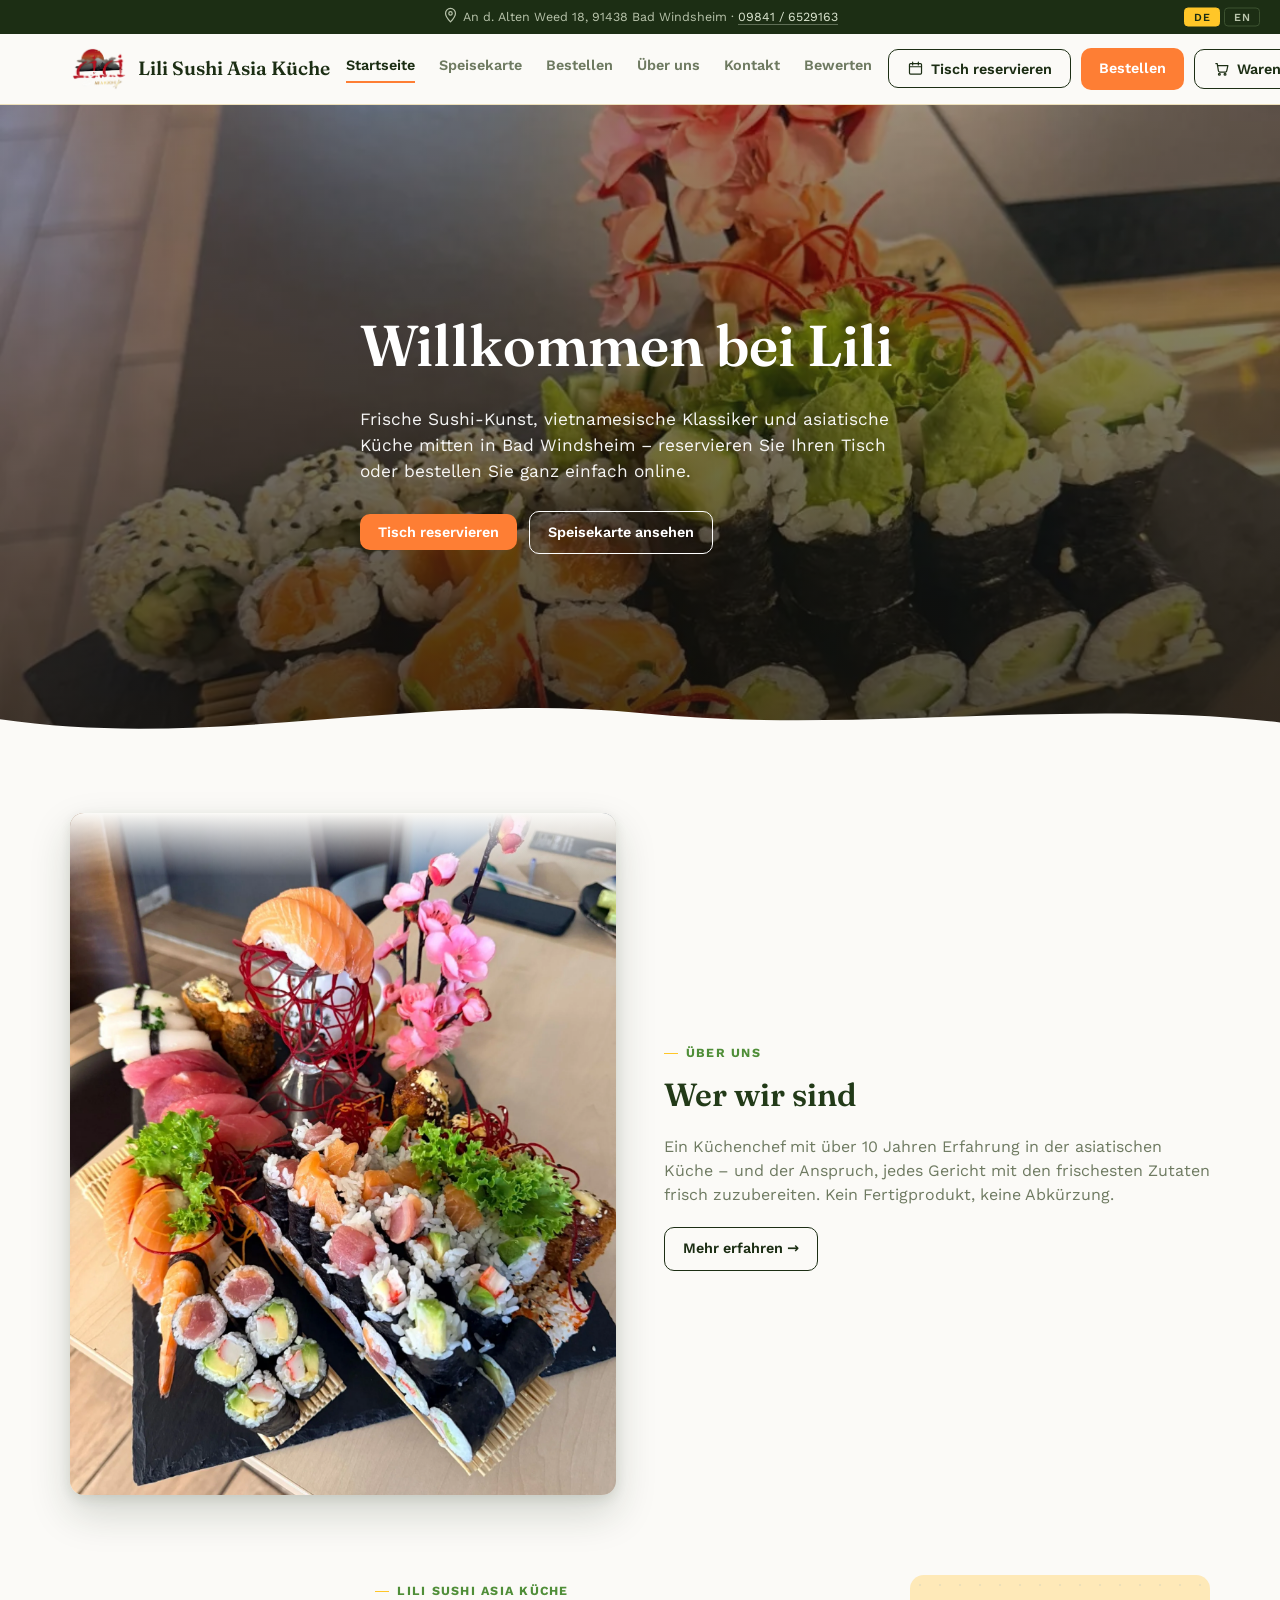
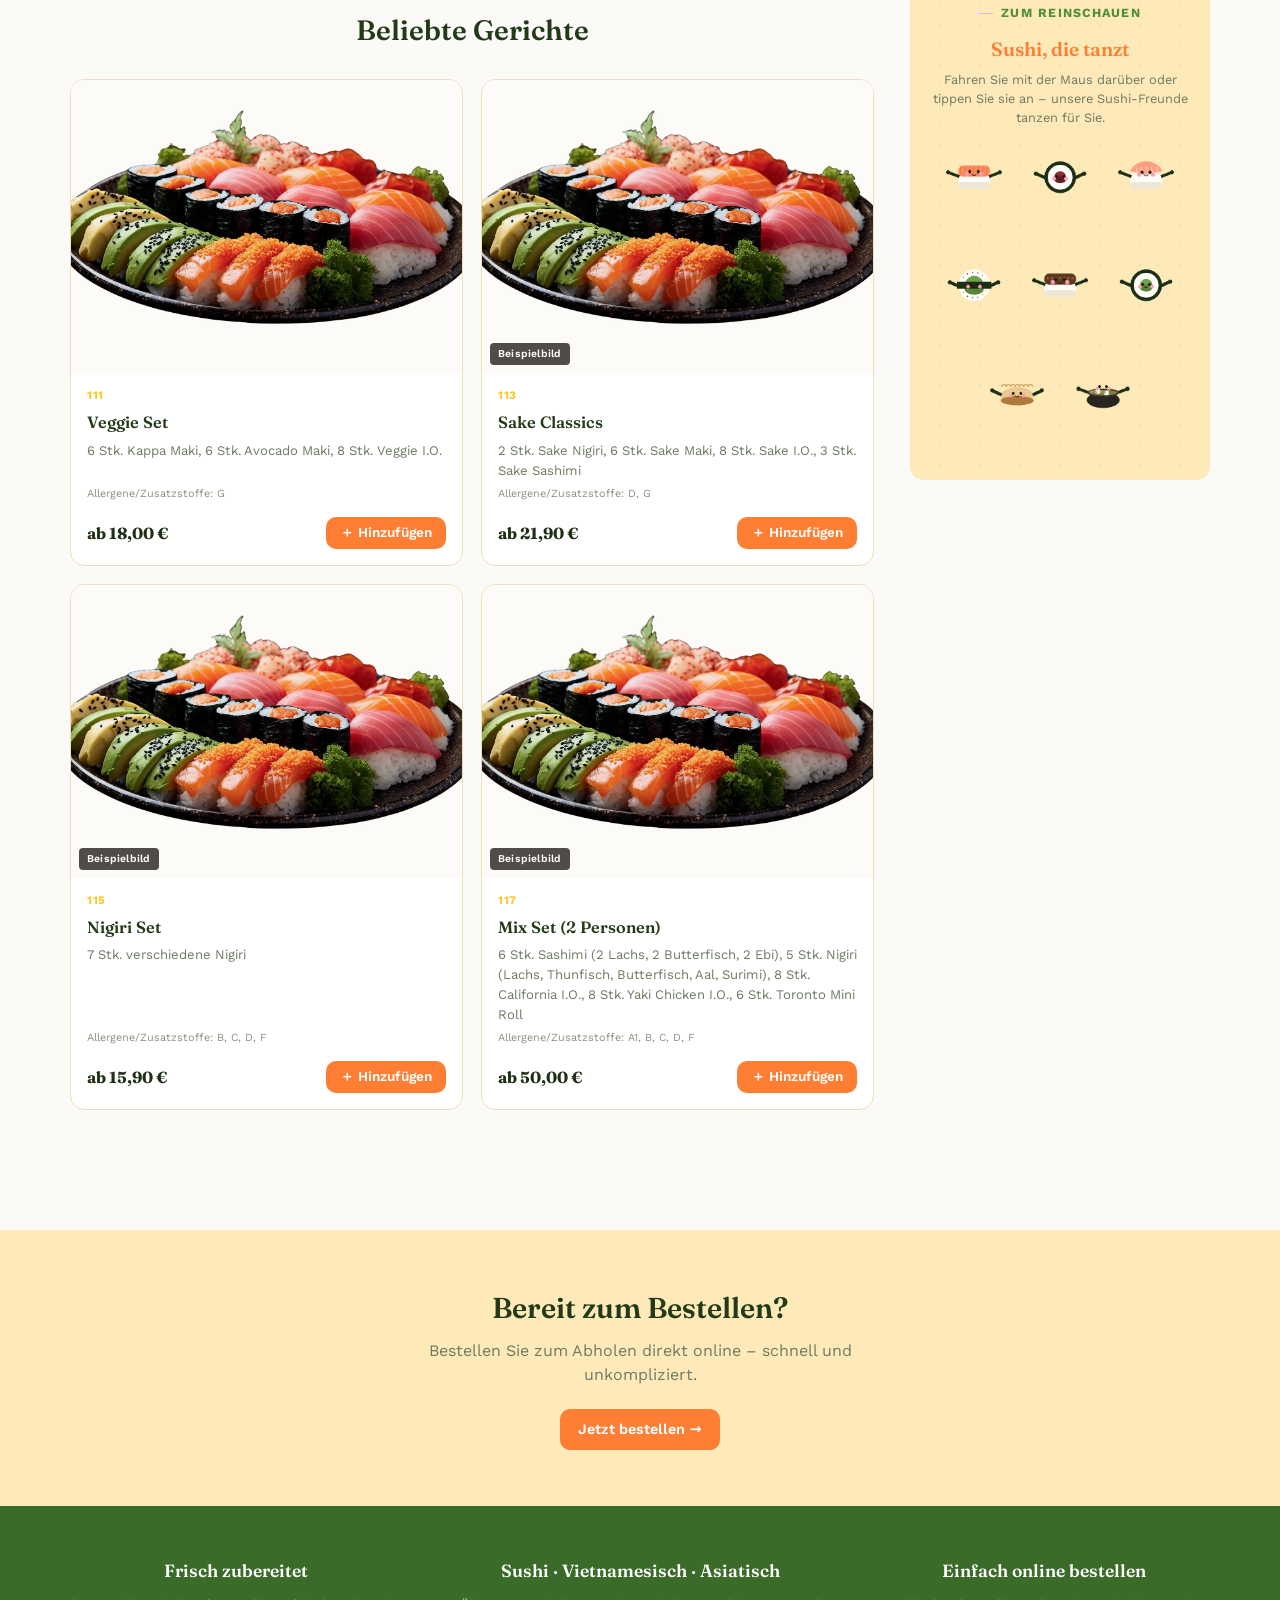
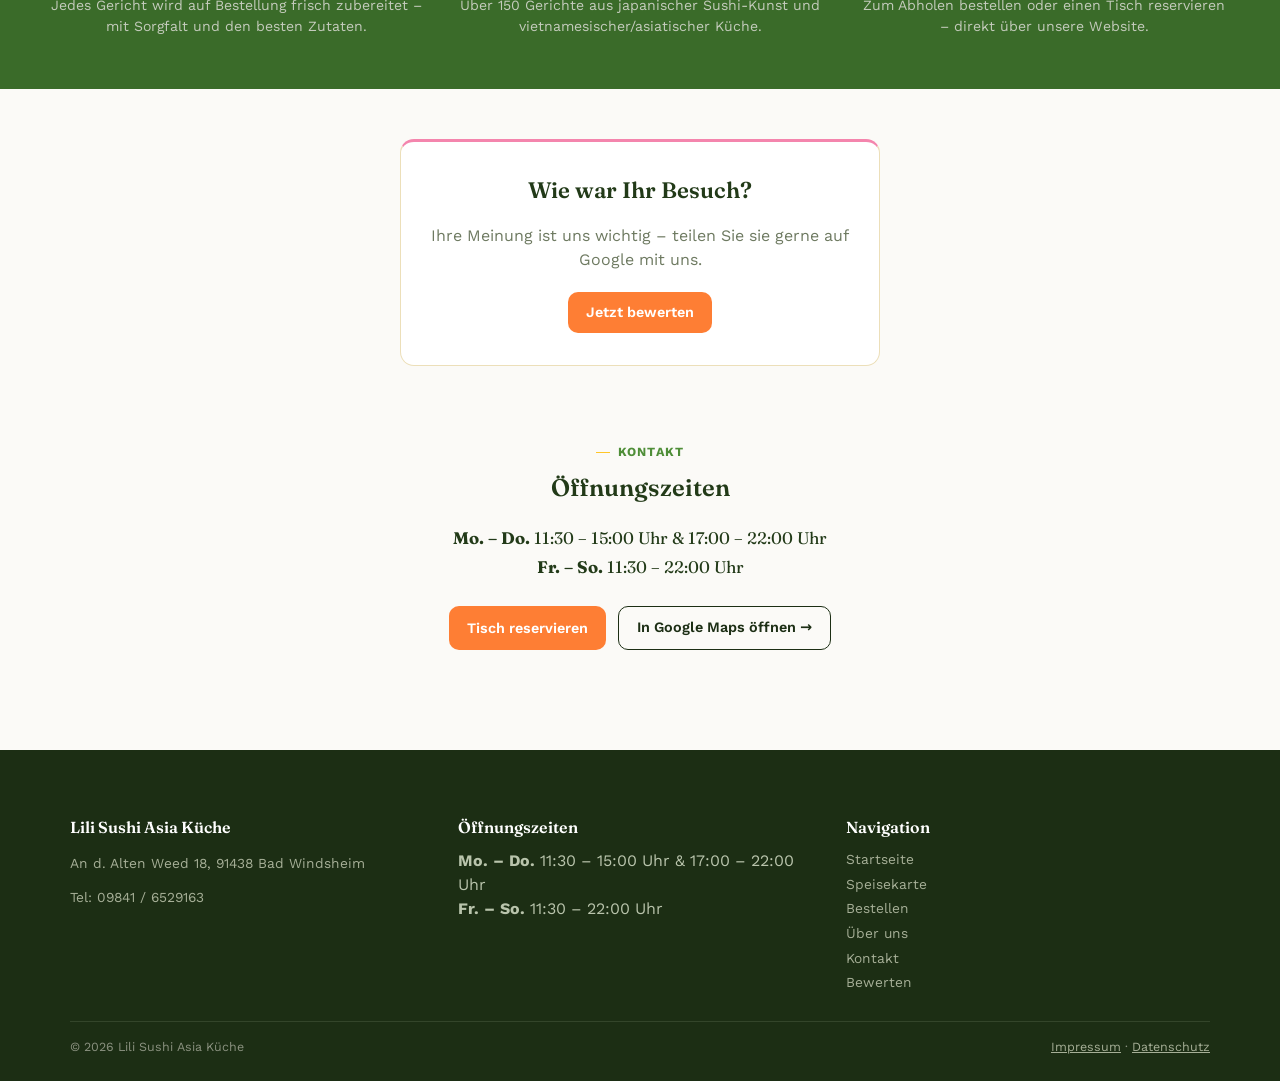
==== commit fcd6d161: "Add persistent Bestellen button to sticky header (always visible while scrolling, next to Warenkorb)" ====
--- a/index.html
+++ b/index.html
@@ -35,6 +35,7 @@
     </nav>
     <div class="header-actions">
       <button class="btn btn-outline" data-open-reservation><span class="label"><svg class="icon" viewBox="0 0 24 24"><rect x="3.5" y="5" width="17" height="15" rx="1.5"/><path d="M3.5 9.5h17M8 3v4M16 3v4"/></svg> </span><span data-i18n="reserve_table">Tisch reservieren</span></button>
+      <a href="bestellen.html" class="btn btn-cta" data-i18n="order">Bestellen</a>
       <button class="btn btn-cart" data-open-cart><svg class="icon" viewBox="0 0 24 24"><path d="M4 5h2l1.6 10.2a2 2 0 0 0 2 1.8h7.8a2 2 0 0 0 2-1.6L21 8H6.2"/><circle cx="9" cy="20" r="1.3"/><circle cx="17" cy="20" r="1.3"/></svg> <span class="label" data-i18n="cart">Warenkorb</span> <span class="cart-count">0</span></button>
       <button class="lang-toggle-mobile" id="langToggleMobile" data-lang-toggle aria-label="Sprache wechseln"><span class="lang-toggle-mobile__opt" data-opt="de">DE</span><span class="lang-toggle-mobile__opt" data-opt="en">EN</span></button>
     </div>
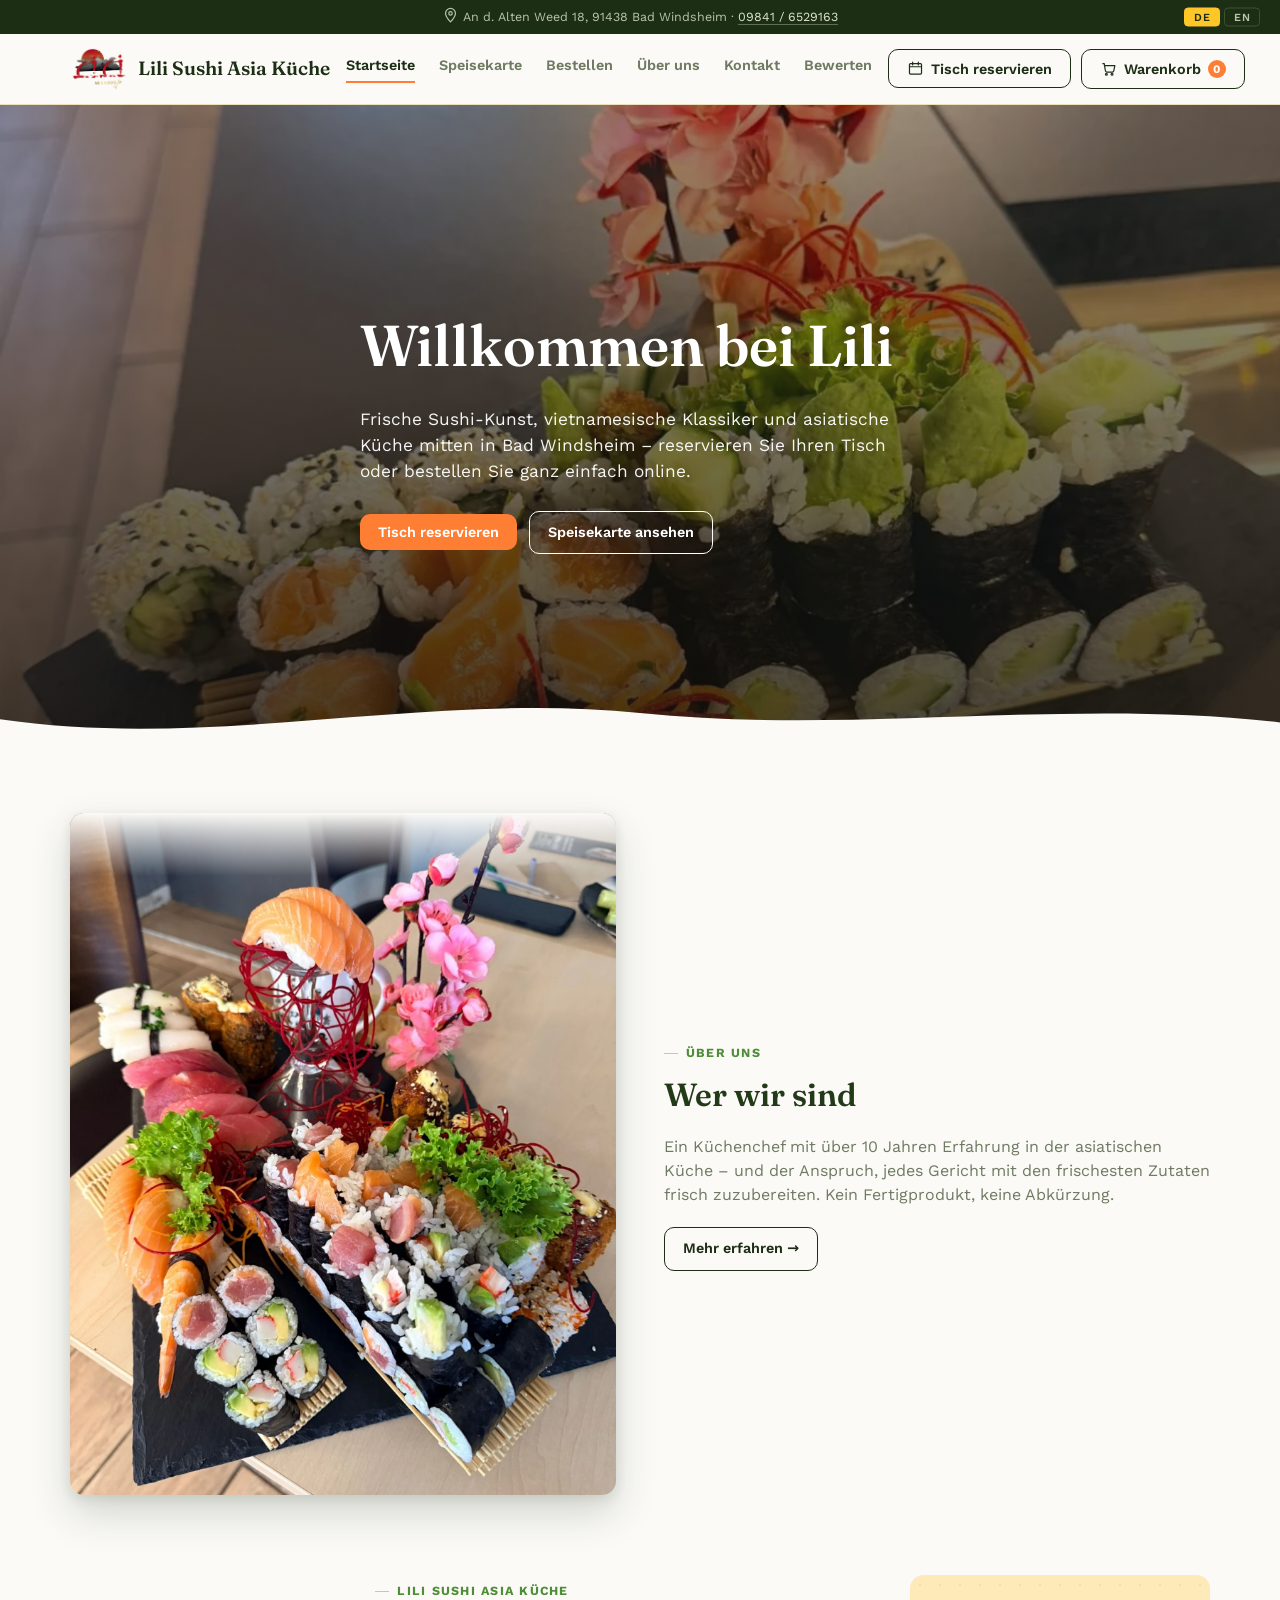
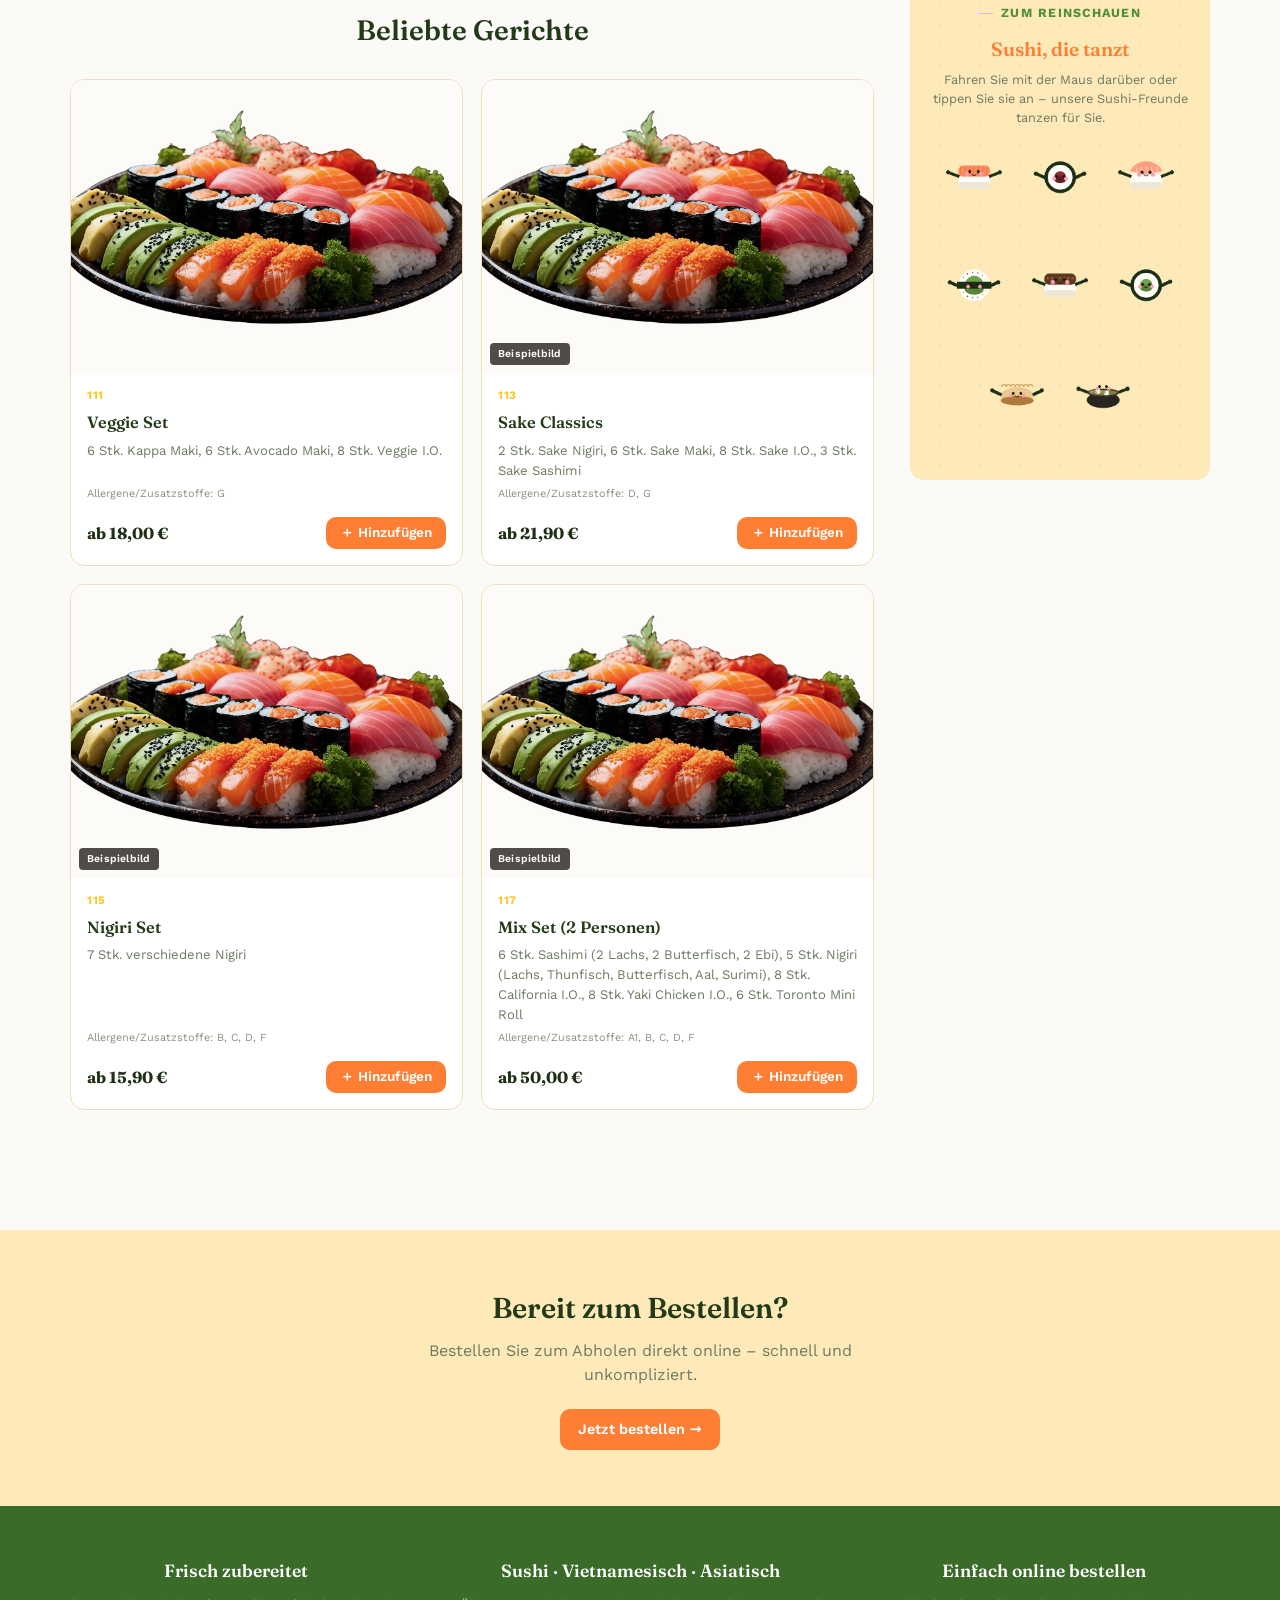
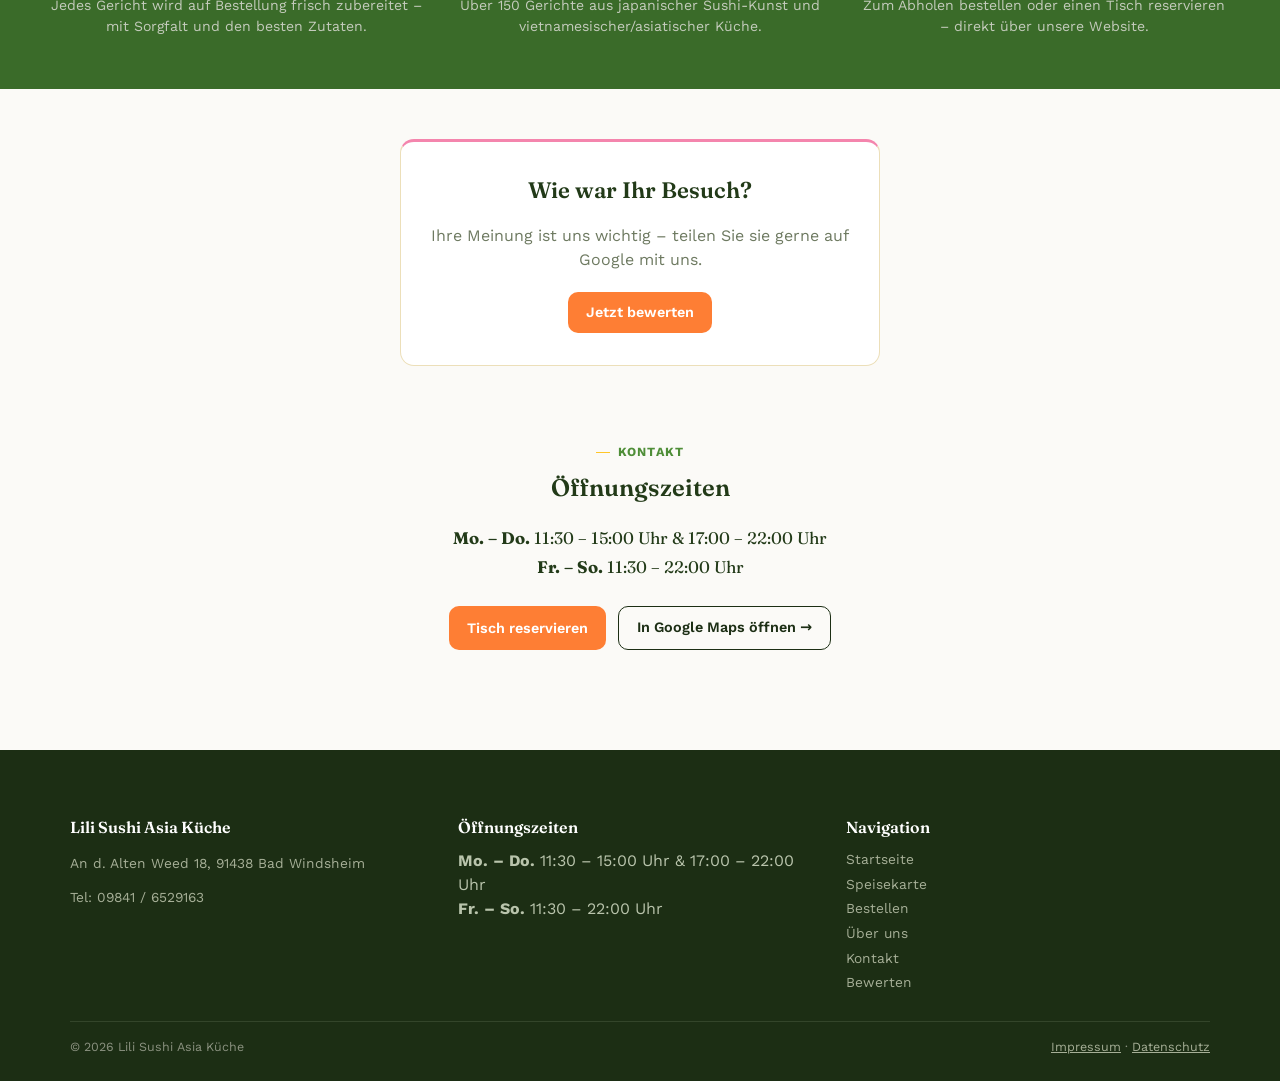
==== commit 12450a40: "Revert header Bestellen button; add floating scroll-to-top + cart shortcut FAB on mobile (hidden nea" ====
--- a/index.html
+++ b/index.html
@@ -35,7 +35,6 @@
     </nav>
     <div class="header-actions">
       <button class="btn btn-outline" data-open-reservation><span class="label"><svg class="icon" viewBox="0 0 24 24"><rect x="3.5" y="5" width="17" height="15" rx="1.5"/><path d="M3.5 9.5h17M8 3v4M16 3v4"/></svg> </span><span data-i18n="reserve_table">Tisch reservieren</span></button>
-      <a href="bestellen.html" class="btn btn-cta" data-i18n="order">Bestellen</a>
       <button class="btn btn-cart" data-open-cart><svg class="icon" viewBox="0 0 24 24"><path d="M4 5h2l1.6 10.2a2 2 0 0 0 2 1.8h7.8a2 2 0 0 0 2-1.6L21 8H6.2"/><circle cx="9" cy="20" r="1.3"/><circle cx="17" cy="20" r="1.3"/></svg> <span class="label" data-i18n="cart">Warenkorb</span> <span class="cart-count">0</span></button>
       <button class="lang-toggle-mobile" id="langToggleMobile" data-lang-toggle aria-label="Sprache wechseln"><span class="lang-toggle-mobile__opt" data-opt="de">DE</span><span class="lang-toggle-mobile__opt" data-opt="en">EN</span></button>
     </div>
@@ -259,6 +258,16 @@
   </div>
 </div>
 
+<div class="scroll-fab" id="scrollFab">
+  <button class="scroll-fab__cart" id="scrollFabCart" data-open-cart aria-label="Warenkorb">
+    <svg class="icon" viewBox="0 0 24 24"><path d="M4 5h2l1.6 10.2a2 2 0 0 0 2 1.8h7.8a2 2 0 0 0 2-1.6L21 8H6.2"/><circle cx="9" cy="20" r="1.3"/><circle cx="17" cy="20" r="1.3"/></svg>
+    <span class="cart-count">0</span>
+  </button>
+  <button class="scroll-fab__top" id="scrollFabTop" aria-label="Nach oben">
+    <svg class="icon" viewBox="0 0 24 24"><path d="M12 19V5M5 12l7-7 7 7"/></svg>
+  </button>
+</div>
+
 <div class="toast" id="toast"></div>
 
 <script type="module" src="js/app.js"></script>
--- a/css/styles.css
+++ b/css/styles.css
@@ -448,6 +448,37 @@
 }
 .toast.show { opacity: 1; transform: translateX(-50%) translateY(0); }
 
+.scroll-fab {
+  display: none;
+  position: fixed; right: 18px; bottom: 22px; z-index: 150;
+  flex-direction: column; align-items: center; gap: 10px;
+}
+.scroll-fab.is-visible { display: flex; }
+.scroll-fab__cart, .scroll-fab__top {
+  width: 48px; height: 48px; border-radius: 50%; border: none;
+  display: flex; align-items: center; justify-content: center;
+  box-shadow: 0 6px 18px rgba(28,46,20,.28);
+  cursor: pointer;
+}
+.scroll-fab__cart {
+  position: relative;
+  background: var(--ember); color: #fff;
+}
+.scroll-fab__cart .icon { width: 20px; height: 20px; }
+.scroll-fab__cart .cart-count {
+  position: absolute; top: -4px; right: -4px;
+  background: var(--ink); color: #fff; font-size: 0.68rem; font-weight: 700;
+  min-width: 18px; height: 18px; border-radius: 999px;
+  display: flex; align-items: center; justify-content: center; padding: 0 4px;
+}
+.scroll-fab__top {
+  background: var(--ink); color: #fff;
+}
+.scroll-fab__top .icon { width: 18px; height: 18px; }
+@media (min-width: 901px) {
+  .scroll-fab { display: none !important; }
+}
+
 /* ---------- Footer / legal ---------- */
 .site-footer { background: var(--ink); color: #B9C4AC; padding: 44px 0 24px; margin-top: 40px; }
 .footer-grid { display: grid; grid-template-columns: repeat(auto-fit, minmax(200px,1fr)); gap: 24px; margin-bottom: 24px; }
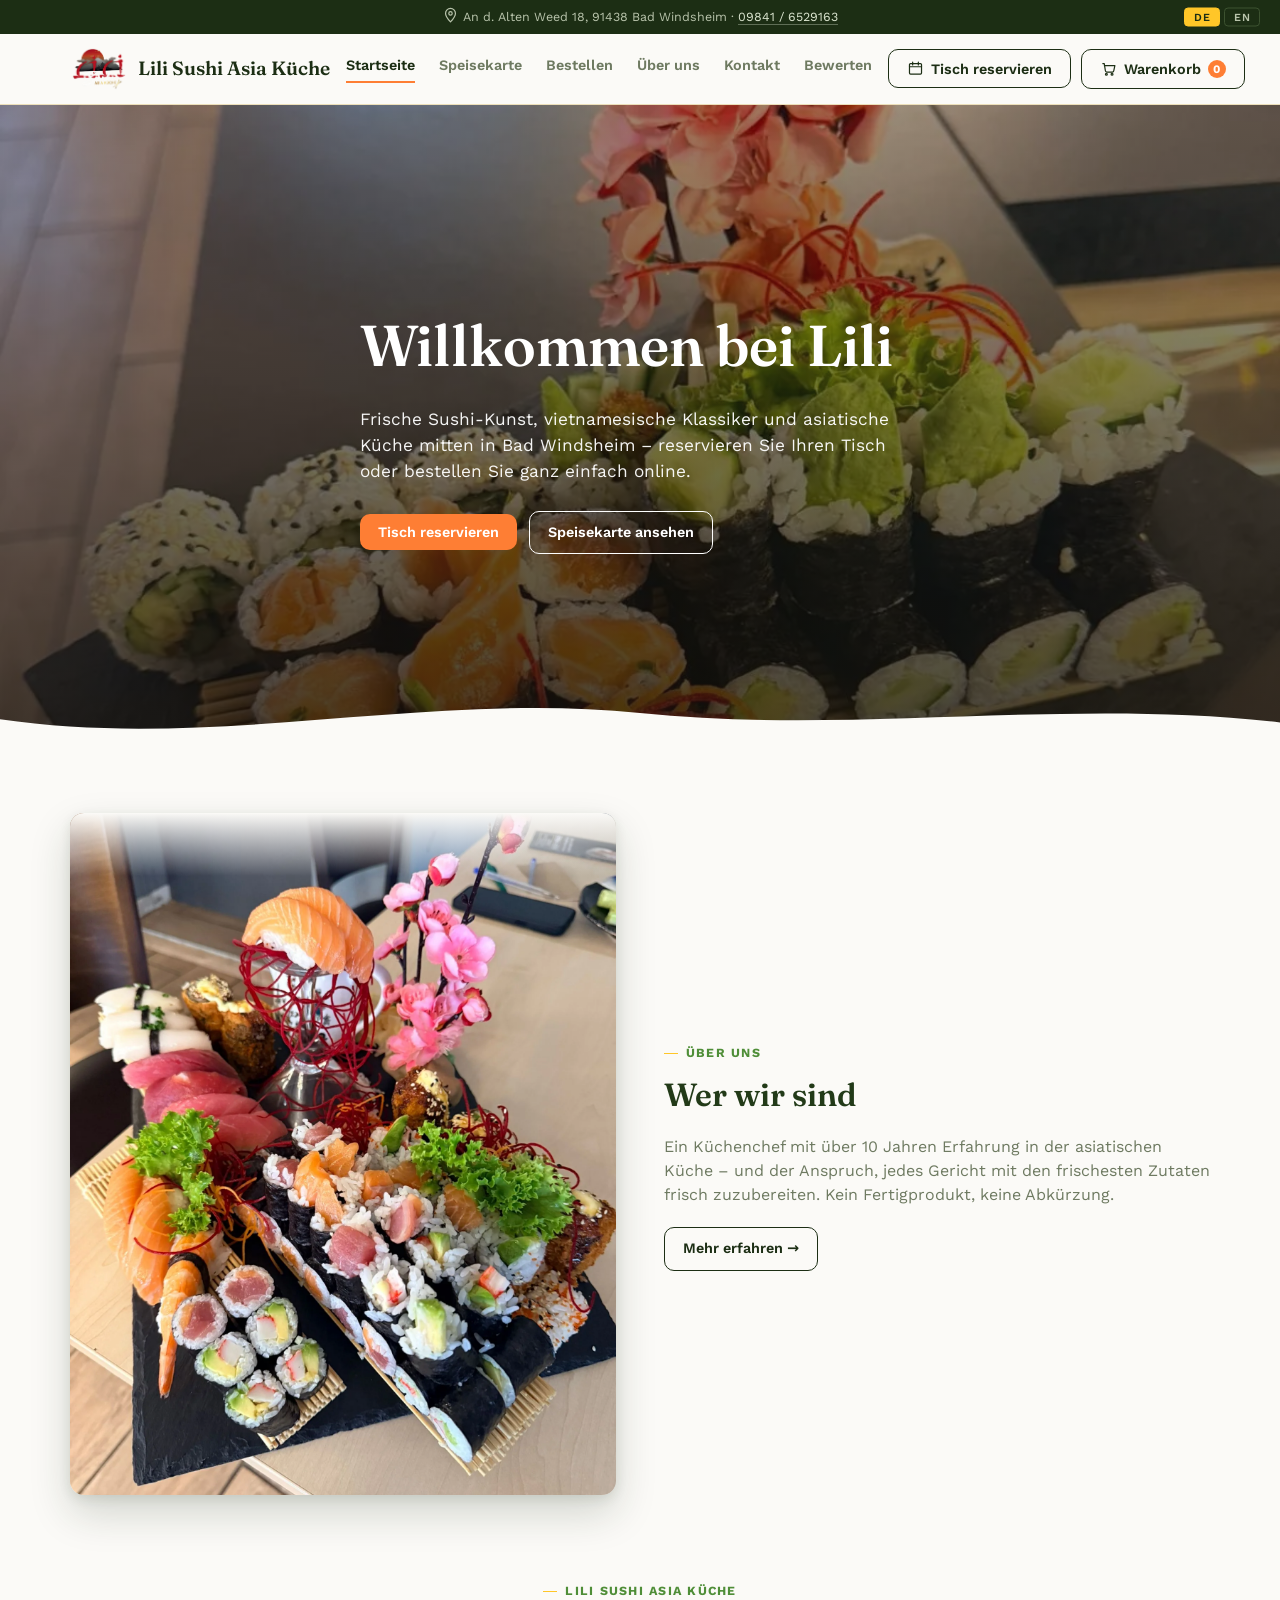
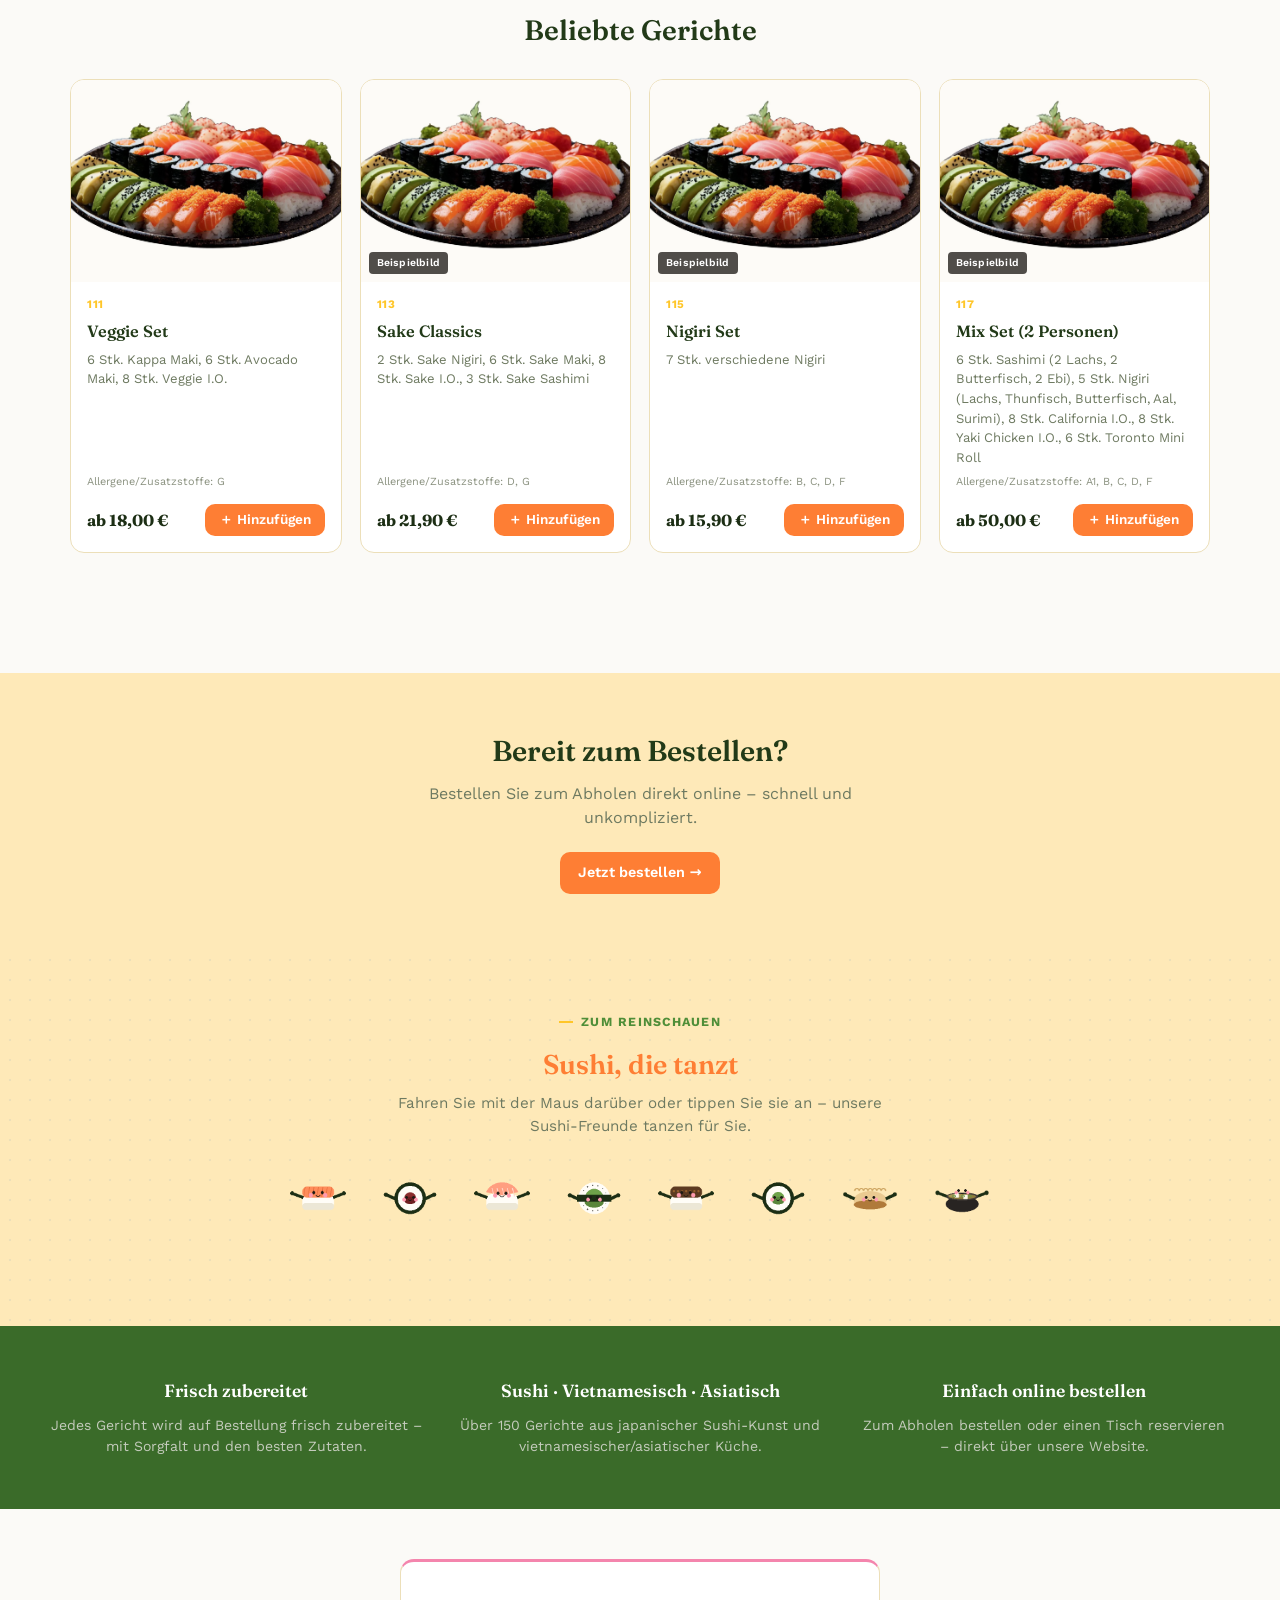
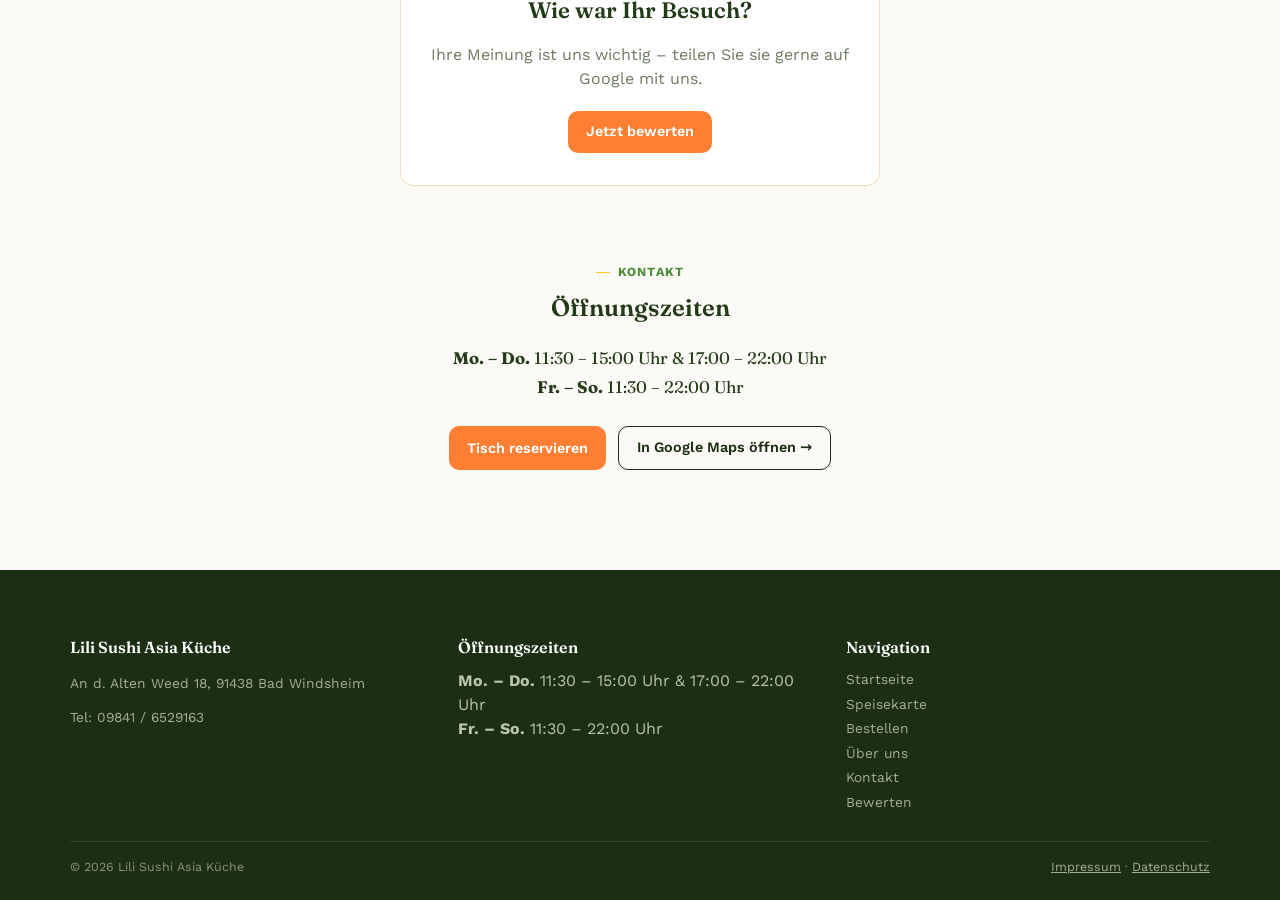
==== commit b13197c8: "Move Sushi-tanzt to its own full section below Beliebte Gerichte + Bestellen CTA; make whole label (" ====
--- a/index.html
+++ b/index.html
@@ -72,20 +72,10 @@
 </section>
 
 <section class="featured-dishes">
-  <div class="container featured-dishes__layout">
-    <div class="featured-dishes__main">
-      <div class="eyebrow reveal" data-i18n="featured_eyebrow">Lili Sushi Asia Küche</div>
-      <h2 class="menu-section__title reveal" data-i18n="featured_title">Beliebte Gerichte</h2>
-      <div class="menu-grid reveal reveal-delay-1" id="featuredDishes"></div>
-    </div>
-    <aside class="sushi-dance reveal reveal-delay-2">
-      <div class="sushi-dance__intro">
-        <div class="eyebrow" data-i18n="sushi_dance_eyebrow">Zum Reinschauen</div>
-        <h3 data-i18n="sushi_dance_title">Sushi, die tanzt</h3>
-        <p data-i18n="sushi_dance_text">Fahren Sie mit der Maus über unsere Sushi-Freunde – sie tanzen für Sie.</p>
-      </div>
-      <div class="sushi-dance__stage" id="sushiDanceStage"></div>
-    </aside>
+  <div class="container">
+    <div class="eyebrow reveal" data-i18n="featured_eyebrow">Lili Sushi Asia Küche</div>
+    <h2 class="menu-section__title reveal" data-i18n="featured_title">Beliebte Gerichte</h2>
+    <div class="menu-grid reveal reveal-delay-1" id="featuredDishes"></div>
   </div>
 </section>
 
@@ -95,6 +85,15 @@
     <p data-i18n="order_cta_text">Bestellen Sie zum Abholen direkt online – schnell und unkompliziert.</p>
     <a href="bestellen.html" class="btn btn-cta" data-i18n="order_cta_button">Jetzt bestellen →</a>
   </div>
+</section>
+
+<section class="sushi-dance reveal">
+  <div class="container sushi-dance__intro">
+    <div class="eyebrow" data-i18n="sushi_dance_eyebrow">Zum Reinschauen</div>
+    <h3 data-i18n="sushi_dance_title">Sushi, die tanzt</h3>
+    <p data-i18n="sushi_dance_text">Fahren Sie mit der Maus über unsere Sushi-Freunde – sie tanzen für Sie.</p>
+  </div>
+  <div class="sushi-dance__stage" id="sushiDanceStage"></div>
 </section>
 
 <section class="highlight-strip">
@@ -258,16 +257,6 @@
   </div>
 </div>
 
-<div class="scroll-fab" id="scrollFab">
-  <button class="scroll-fab__cart" id="scrollFabCart" data-open-cart aria-label="Warenkorb">
-    <svg class="icon" viewBox="0 0 24 24"><path d="M4 5h2l1.6 10.2a2 2 0 0 0 2 1.8h7.8a2 2 0 0 0 2-1.6L21 8H6.2"/><circle cx="9" cy="20" r="1.3"/><circle cx="17" cy="20" r="1.3"/></svg>
-    <span class="cart-count">0</span>
-  </button>
-  <button class="scroll-fab__top" id="scrollFabTop" aria-label="Nach oben">
-    <svg class="icon" viewBox="0 0 24 24"><path d="M12 19V5M5 12l7-7 7 7"/></svg>
-  </button>
-</div>
-
 <div class="toast" id="toast"></div>
 
 <script type="module" src="js/app.js"></script>
--- a/css/styles.css
+++ b/css/styles.css
@@ -454,6 +454,8 @@
   flex-direction: column; align-items: center; gap: 10px;
 }
 .scroll-fab.is-visible { display: flex; }
+body:has(.overlay.open) .scroll-fab,
+body:has(#drawerOverlay.open) .scroll-fab { display: none !important; }
 .scroll-fab__cart, .scroll-fab__top {
   width: 48px; height: 48px; border-radius: 50%; border: none;
   display: flex; align-items: center; justify-content: center;
@@ -554,36 +556,30 @@
   .about-preview__grid img { border-radius: 0; aspect-ratio: 4 / 3; }
 }
 
-.featured-dishes { padding: 20px 0 60px; }
-.featured-dishes__layout { display: grid; grid-template-columns: 1fr 300px; gap: 36px; align-items: start; }
-.featured-dishes__main { text-align: center; }
-.featured-dishes__main .menu-grid { text-align: left; margin-top: 28px; }
-@media (max-width: 900px) {
-  .featured-dishes__layout { grid-template-columns: 1fr; }
-  .sushi-dance { order: -1; }
-}
-
-/* ---------- Sushi tanzt (playful hover mascots, compact sidebar) ---------- */
+.featured-dishes { padding: 20px 0 60px; text-align: center; }
+.featured-dishes .menu-grid { text-align: left; margin-top: 28px; }
+
+/* ---------- Sushi tanzt (playful hover mascots, standalone section) ---------- */
 .sushi-dance {
   position: relative;
-  padding: 22px 16px;
+  padding: 56px 20px 64px;
   background: var(--paper-dim);
   background-image: radial-gradient(var(--border) 1.4px, transparent 1.4px);
   background-size: 20px 20px;
-  border-radius: var(--radius);
   text-align: center;
 }
-.sushi-dance__intro { position: relative; z-index: 2; }
-.sushi-dance__intro h3 { font-size: 1.2rem; color: var(--ember); margin: 4px 0 6px; font-weight: 600; }
-.sushi-dance__intro p { color: var(--text-light); font-size: 0.8rem; margin: 0; }
+.sushi-dance__intro { position: relative; z-index: 2; max-width: 560px; margin: 0 auto; }
+.sushi-dance__intro h3 { font-size: 1.7rem; color: var(--ember); margin: 4px 0 8px; font-weight: 600; }
+.sushi-dance__intro p { color: var(--text-light); font-size: 0.95rem; margin: 0; }
 .sushi-dance__stage {
   position: relative;
   z-index: 1;
+  max-width: 900px;
   display: flex;
   flex-wrap: wrap;
   justify-content: center;
-  gap: 8px 4px;
-  margin-top: 14px;
+  gap: 16px 10px;
+  margin: 24px auto 0;
 }
 .sushi-dance__item {
   display: flex;
@@ -602,8 +598,10 @@
 }
 .sushi-dance__item:hover .sushi-dance__img { transform: scale(1.16); }
 .sushi-dance__label {
+  display: block;
   font-size: 0.68rem; font-weight: 600; color: var(--text);
   line-height: 1.3; text-align: center;
+  text-decoration: none;
   opacity: 0; transform: translateY(4px);
   transition: opacity .2s ease, transform .2s ease;
 }
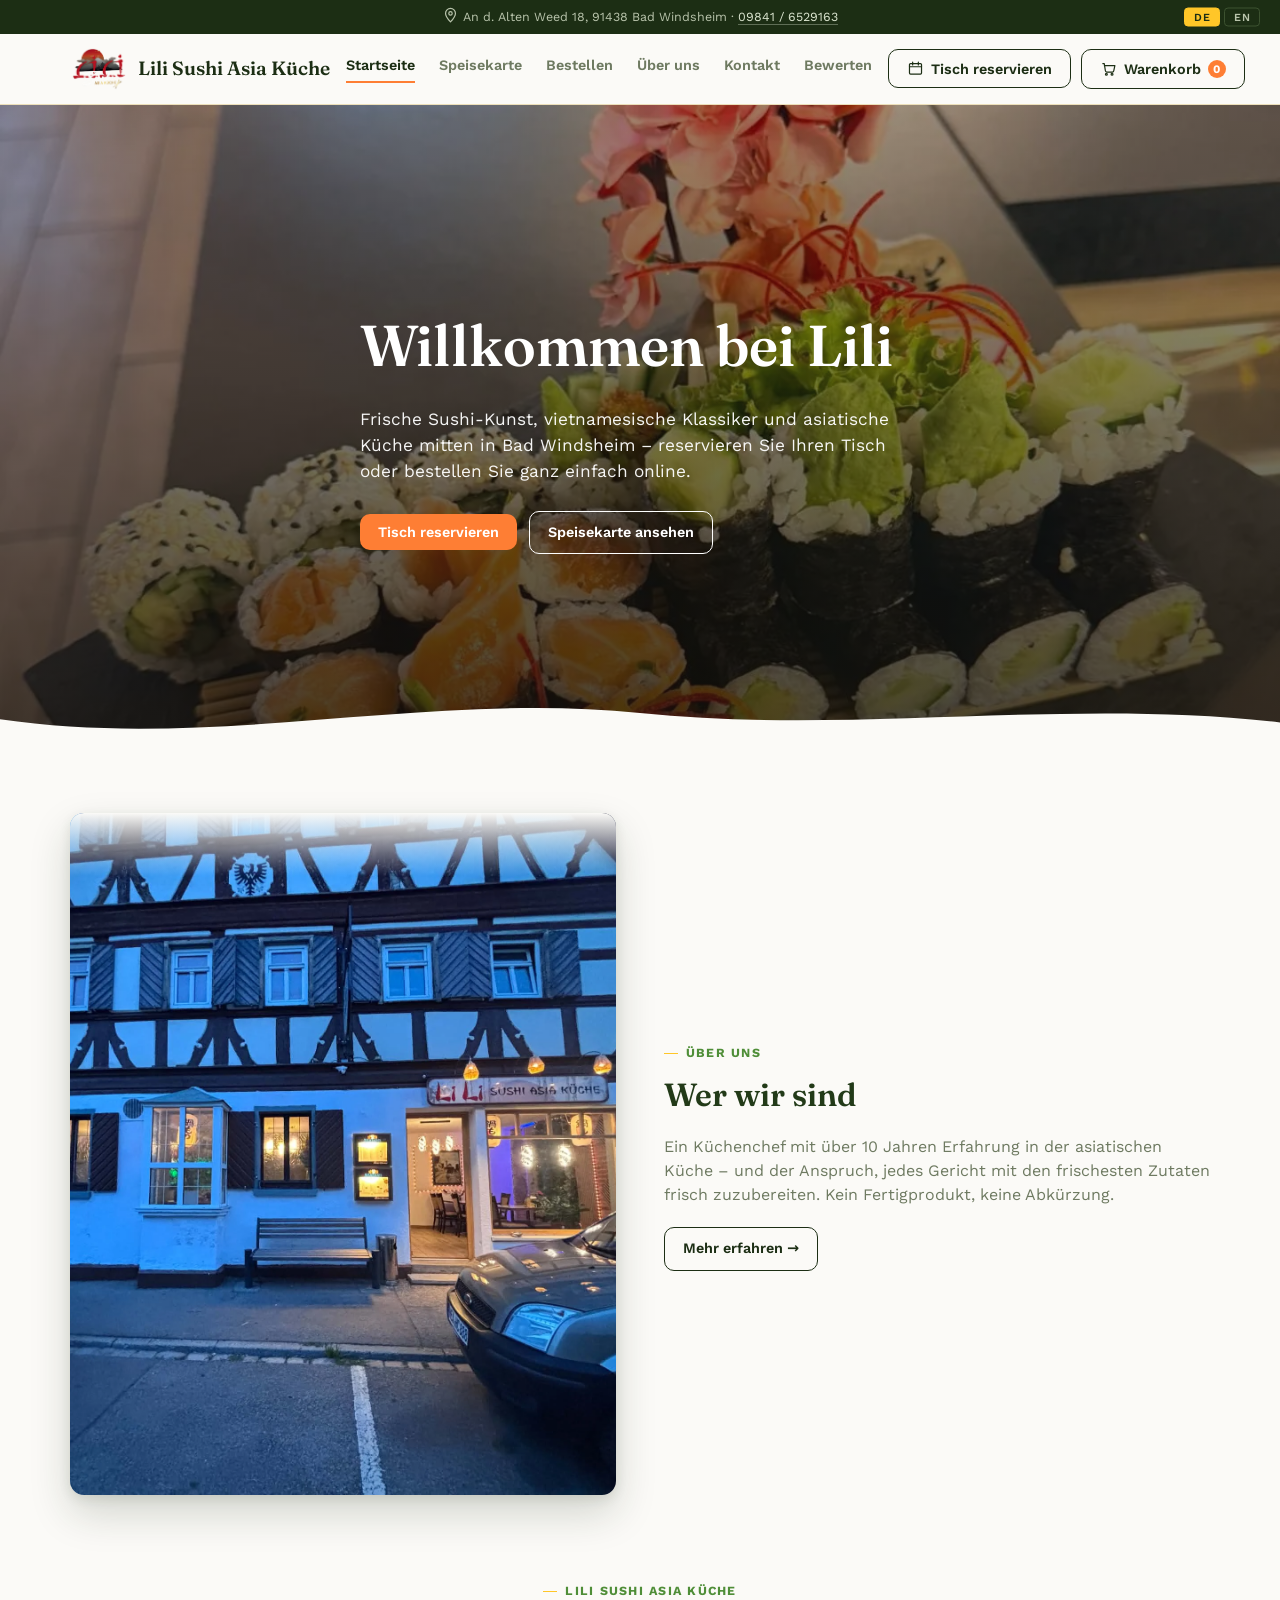
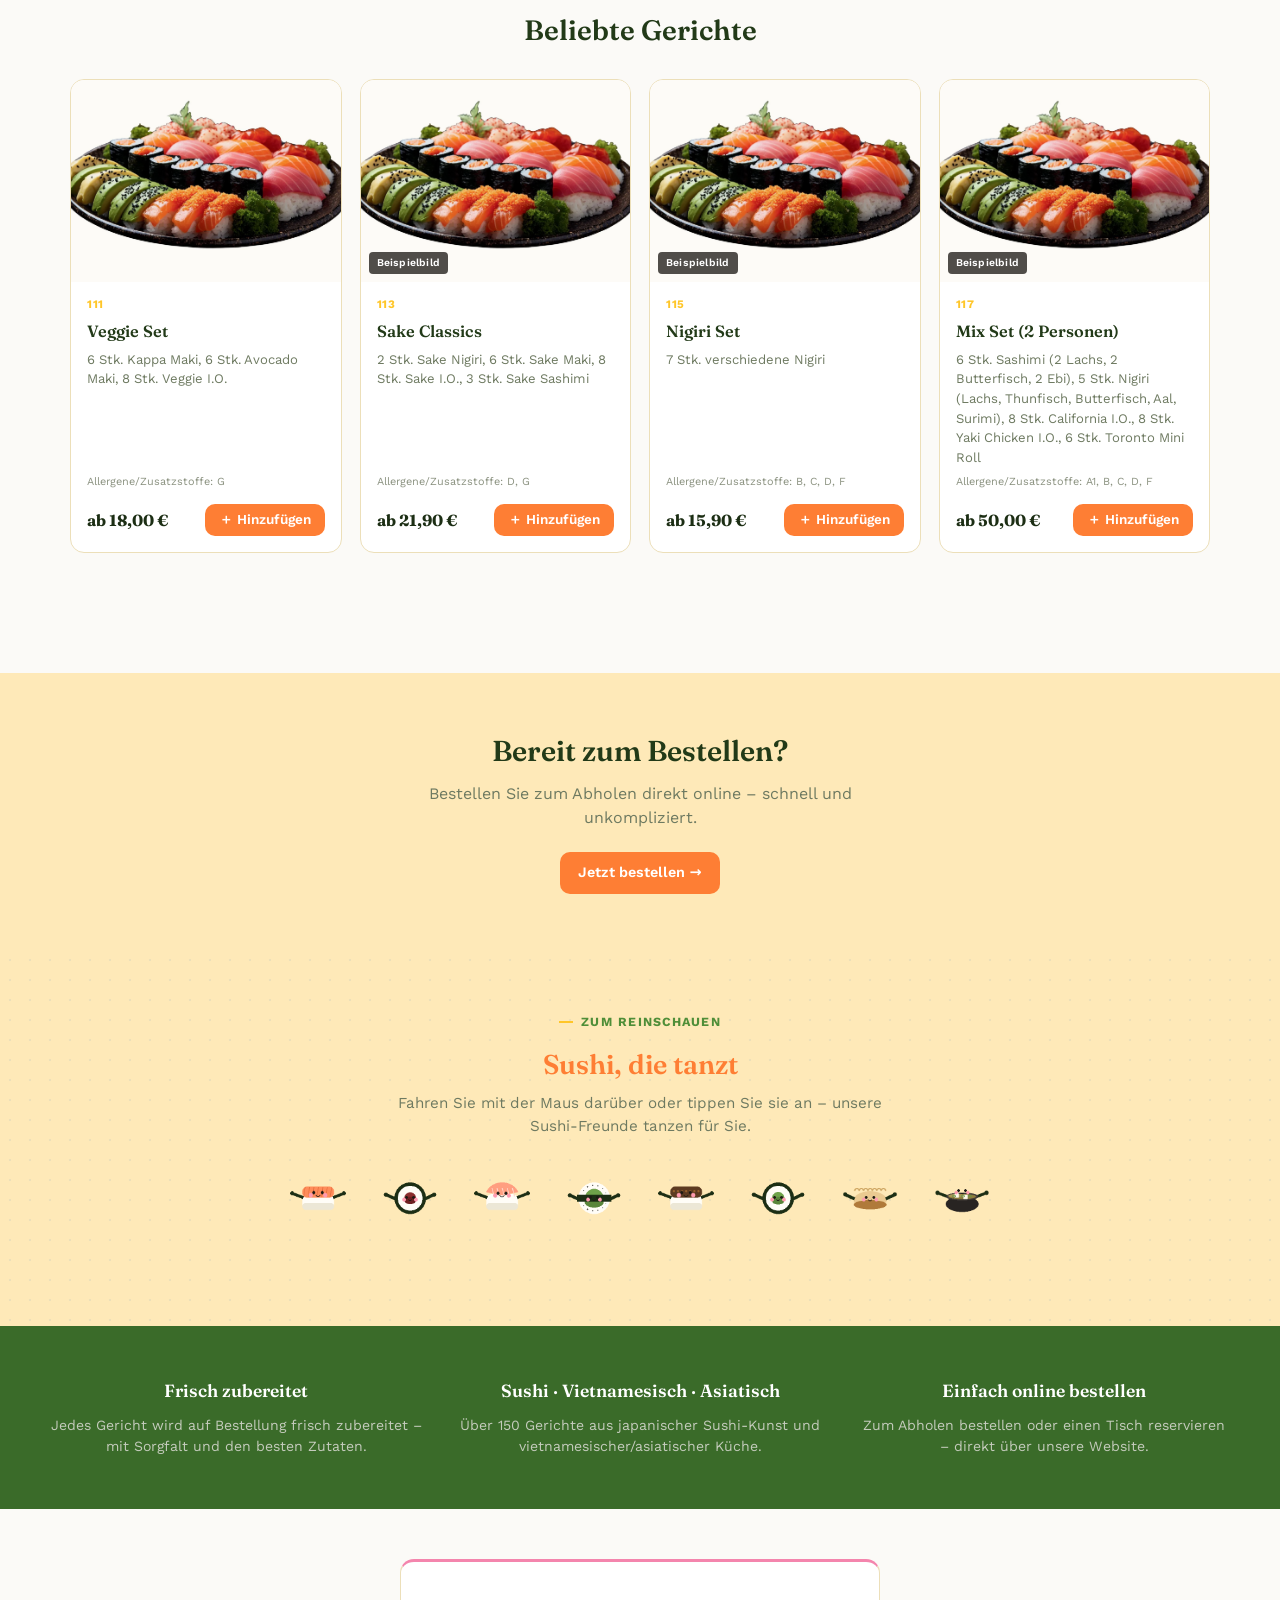
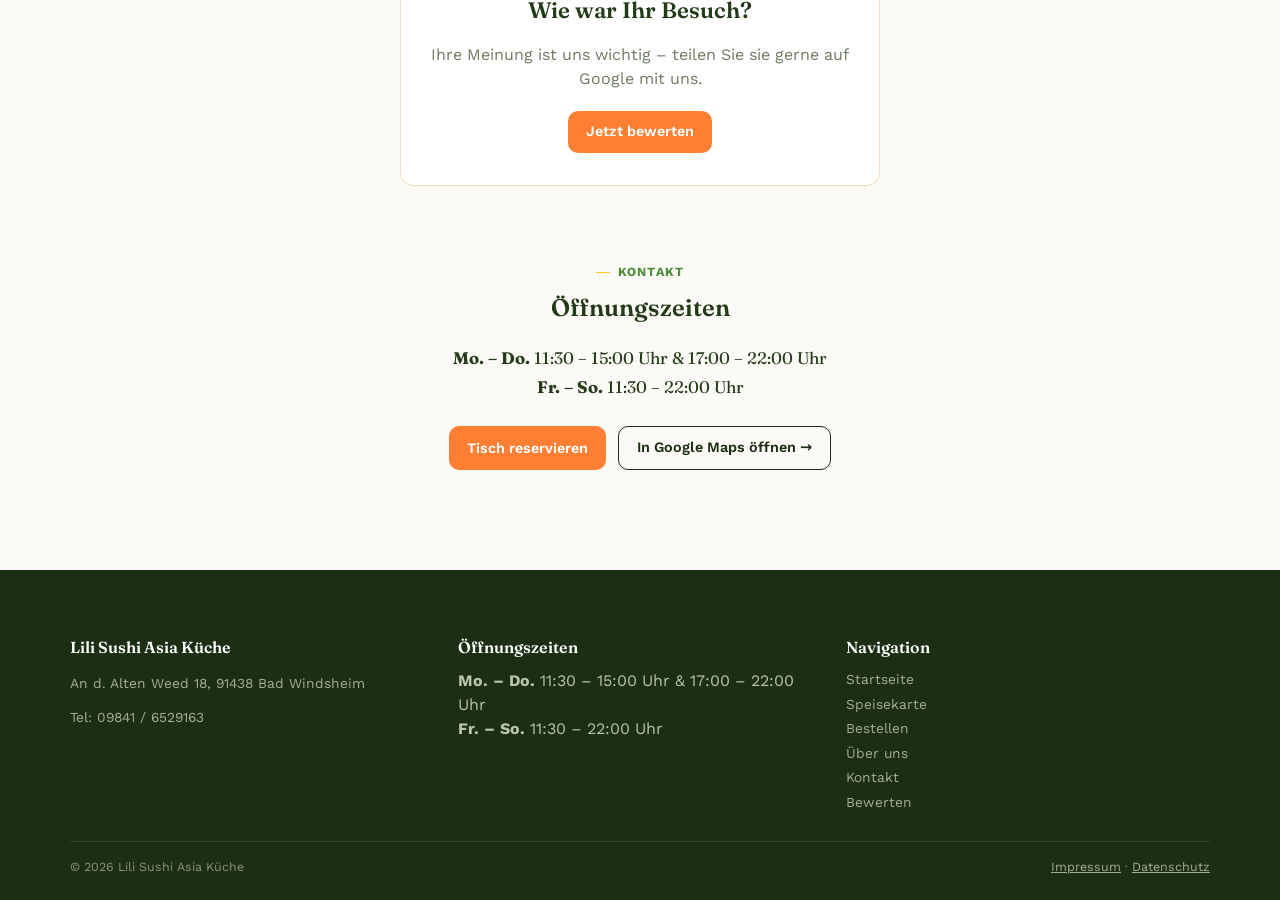
==== commit 315d2ad4: "Add Impressum details from receipt, replace über-uns photo with storefront shot Co-Authored-By: Clau" ====
--- a/index.html
+++ b/index.html
@@ -60,7 +60,7 @@
 <section class="about-preview">
   <div class="container about-preview__grid">
     <div class="about-preview__photo reveal">
-      <img src="images/ueber-uns/sushi-platte.webp" alt="Sushi-Platte von Lili Sushi Asia Küche" loading="lazy">
+      <img src="images/ueber-uns/aussenansicht.webp" alt="Außenansicht von Lili Sushi Asia Küche in Bad Windsheim" loading="lazy">
     </div>
     <div class="reveal reveal-delay-1">
       <div class="eyebrow" data-i18n="about_eyebrow">Über uns</div>
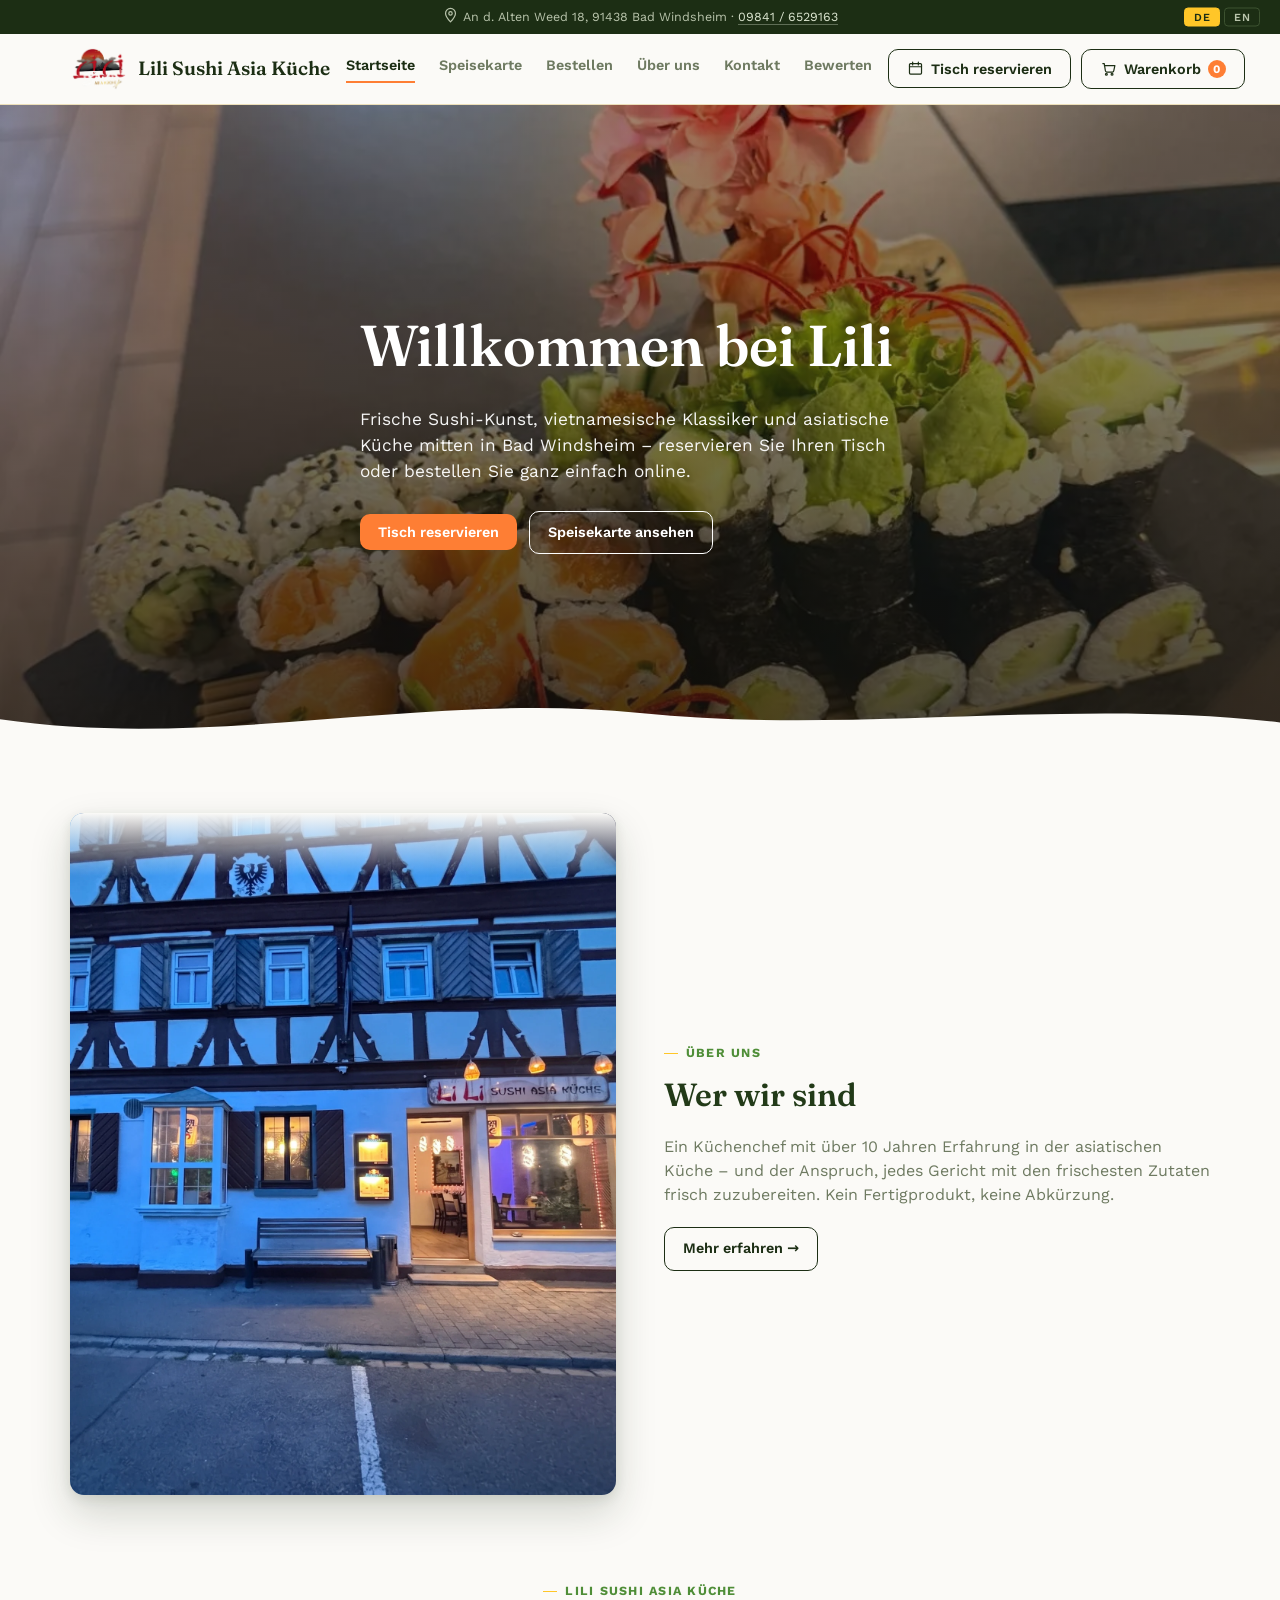
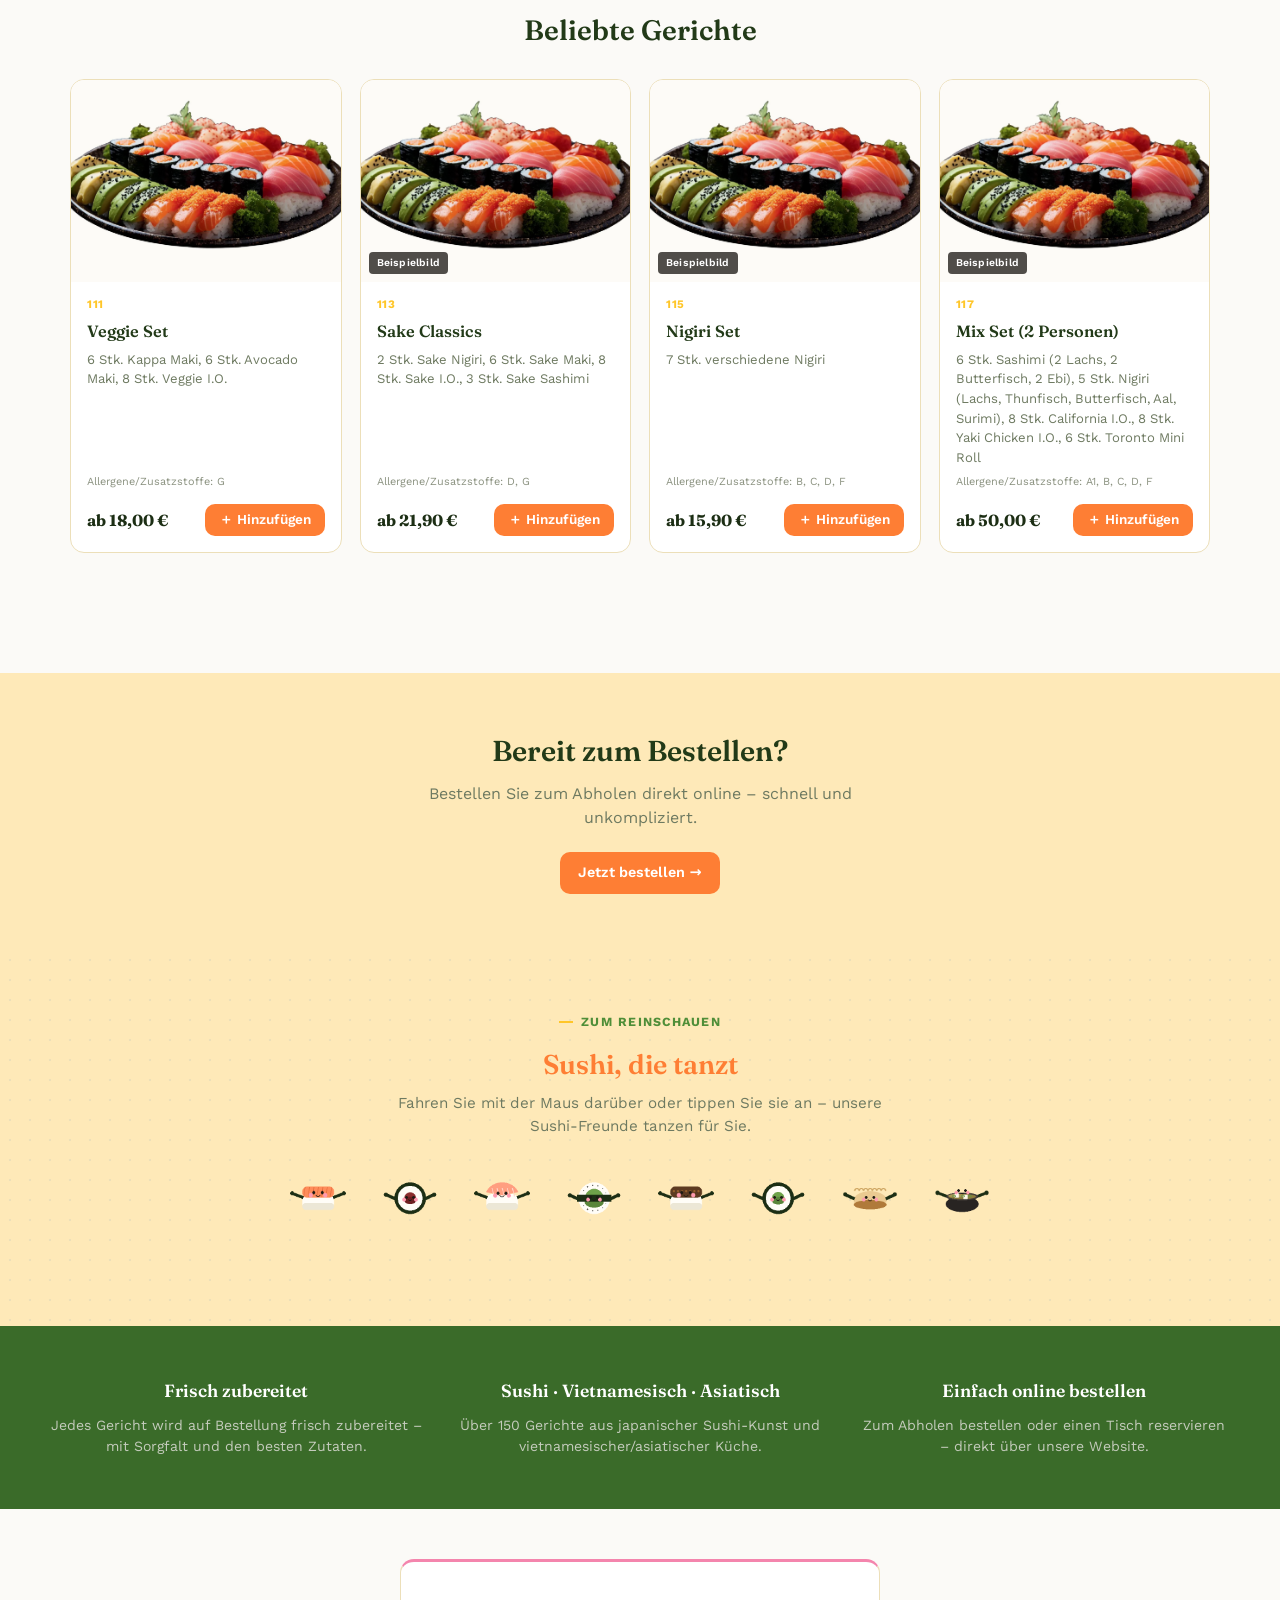
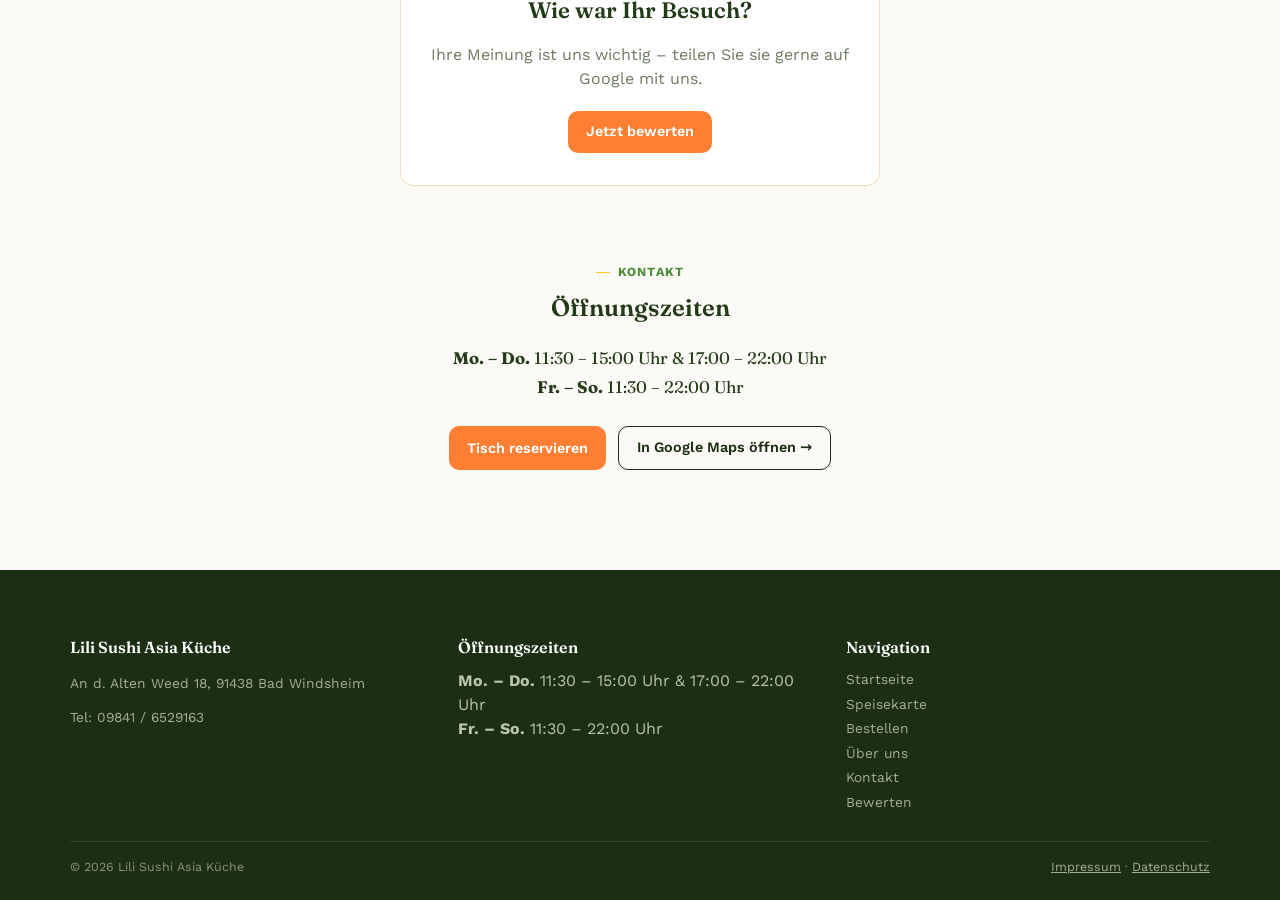
==== commit 67602c1c: "Lead with the text block on mobile so the über-uns photo lands on a crisp edge The hero wave used to" ====
--- a/index.html
+++ b/index.html
@@ -62,7 +62,7 @@
     <div class="about-preview__photo reveal">
       <img src="images/ueber-uns/aussenansicht.webp" alt="Außenansicht von Lili Sushi Asia Küche in Bad Windsheim" loading="lazy">
     </div>
-    <div class="reveal reveal-delay-1">
+    <div class="about-preview__text reveal reveal-delay-1">
       <div class="eyebrow" data-i18n="about_eyebrow">Über uns</div>
       <h2 data-i18n="about_home_title">Wer wir sind</h2>
       <p data-i18n="about_home_text">Ein Küchenchef mit über 10 Jahren Erfahrung in der asiatischen Küche – und der Anspruch, jedes Gericht mit den frischesten Zutaten frisch zuzubereiten. Kein Fertigprodukt, keine Abkürzung.</p>
--- a/css/styles.css
+++ b/css/styles.css
@@ -545,14 +545,21 @@
 .about-preview__grid h2 { font-size: 2rem; margin-bottom: 16px; font-weight: 600; }
 .about-preview__grid p { color: var(--text-light); margin-bottom: 20px; }
 @media (max-width: 800px) {
-  .about-preview__grid { grid-template-columns: 1fr; }
-  .about-preview__photo {
+  /* Text leads, photo follows as a clean full-bleed panel. The heading fills
+     the space under the hero wave, so there's no dead gap to explain away —
+     and a crisp photo edge reads better than fading it into the paper. */
+  .about-preview { padding: 40px 0 56px; }
+  .about-preview__grid { grid-template-columns: 1fr; gap: 28px; }
+  .about-preview__grid .about-preview__text { order: 1; --reveal-delay: 0s; }
+  .about-preview__grid .about-preview__photo {
+    order: 2;
+    --reveal-delay: .12s;
     margin-left: -20px;
     margin-right: -20px;
     border-radius: 0;
     box-shadow: none;
   }
-  .about-preview__photo::before { border-radius: 0; }
+  .about-preview__photo::before { display: none; }
   .about-preview__grid img { border-radius: 0; aspect-ratio: 4 / 3; }
 }
 
@@ -755,6 +762,11 @@
 .reveal.is-visible { opacity: 1; transform: translateY(0); }
 .reveal-delay-1 { --reveal-delay: .12s; }
 .reveal-delay-2 { --reveal-delay: .24s; }
+/* Small screens scroll faster and have less room — a shorter, quicker lift
+   keeps up with the thumb instead of trailing behind it. */
+@media (max-width: 800px) {
+  .reveal { transform: translateY(14px); transition-duration: .45s; }
+}
 @media (prefers-reduced-motion: reduce) {
   .reveal { opacity: 1; transform: none; transition: none; }
 }
